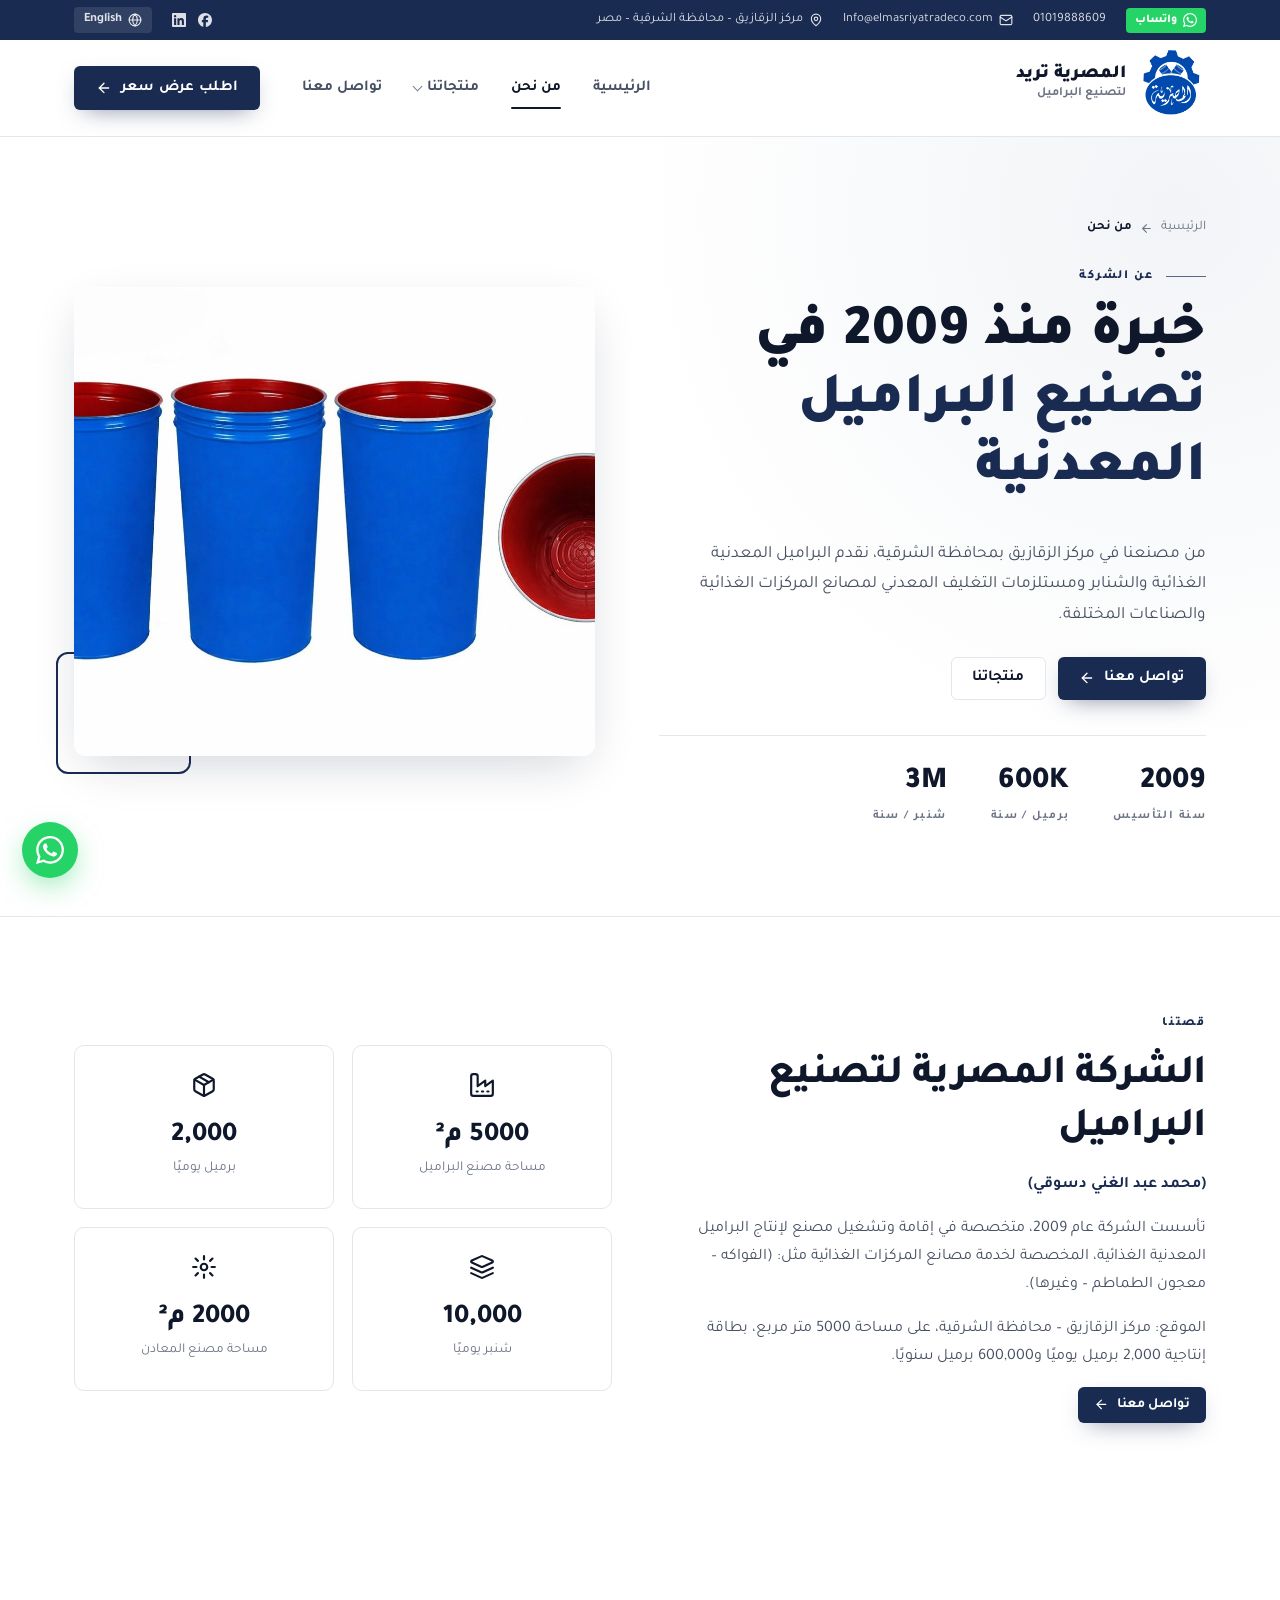
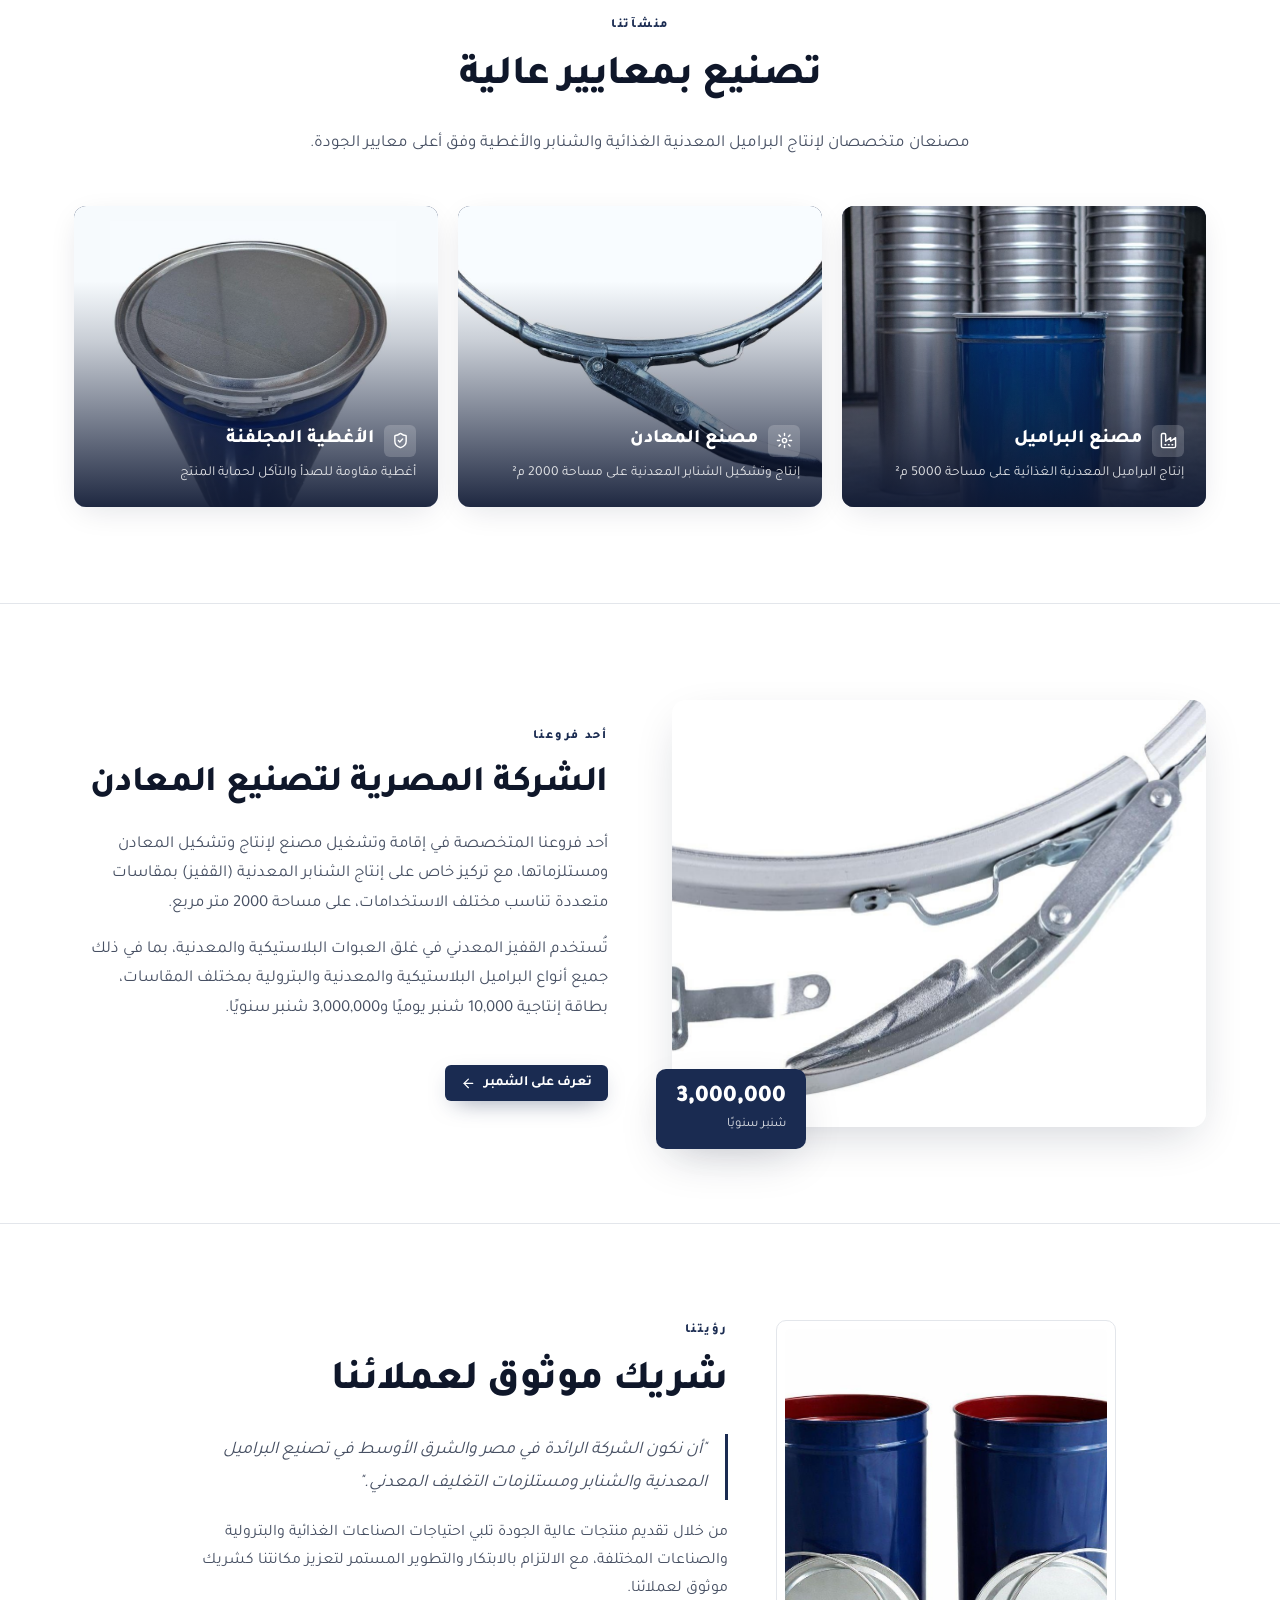
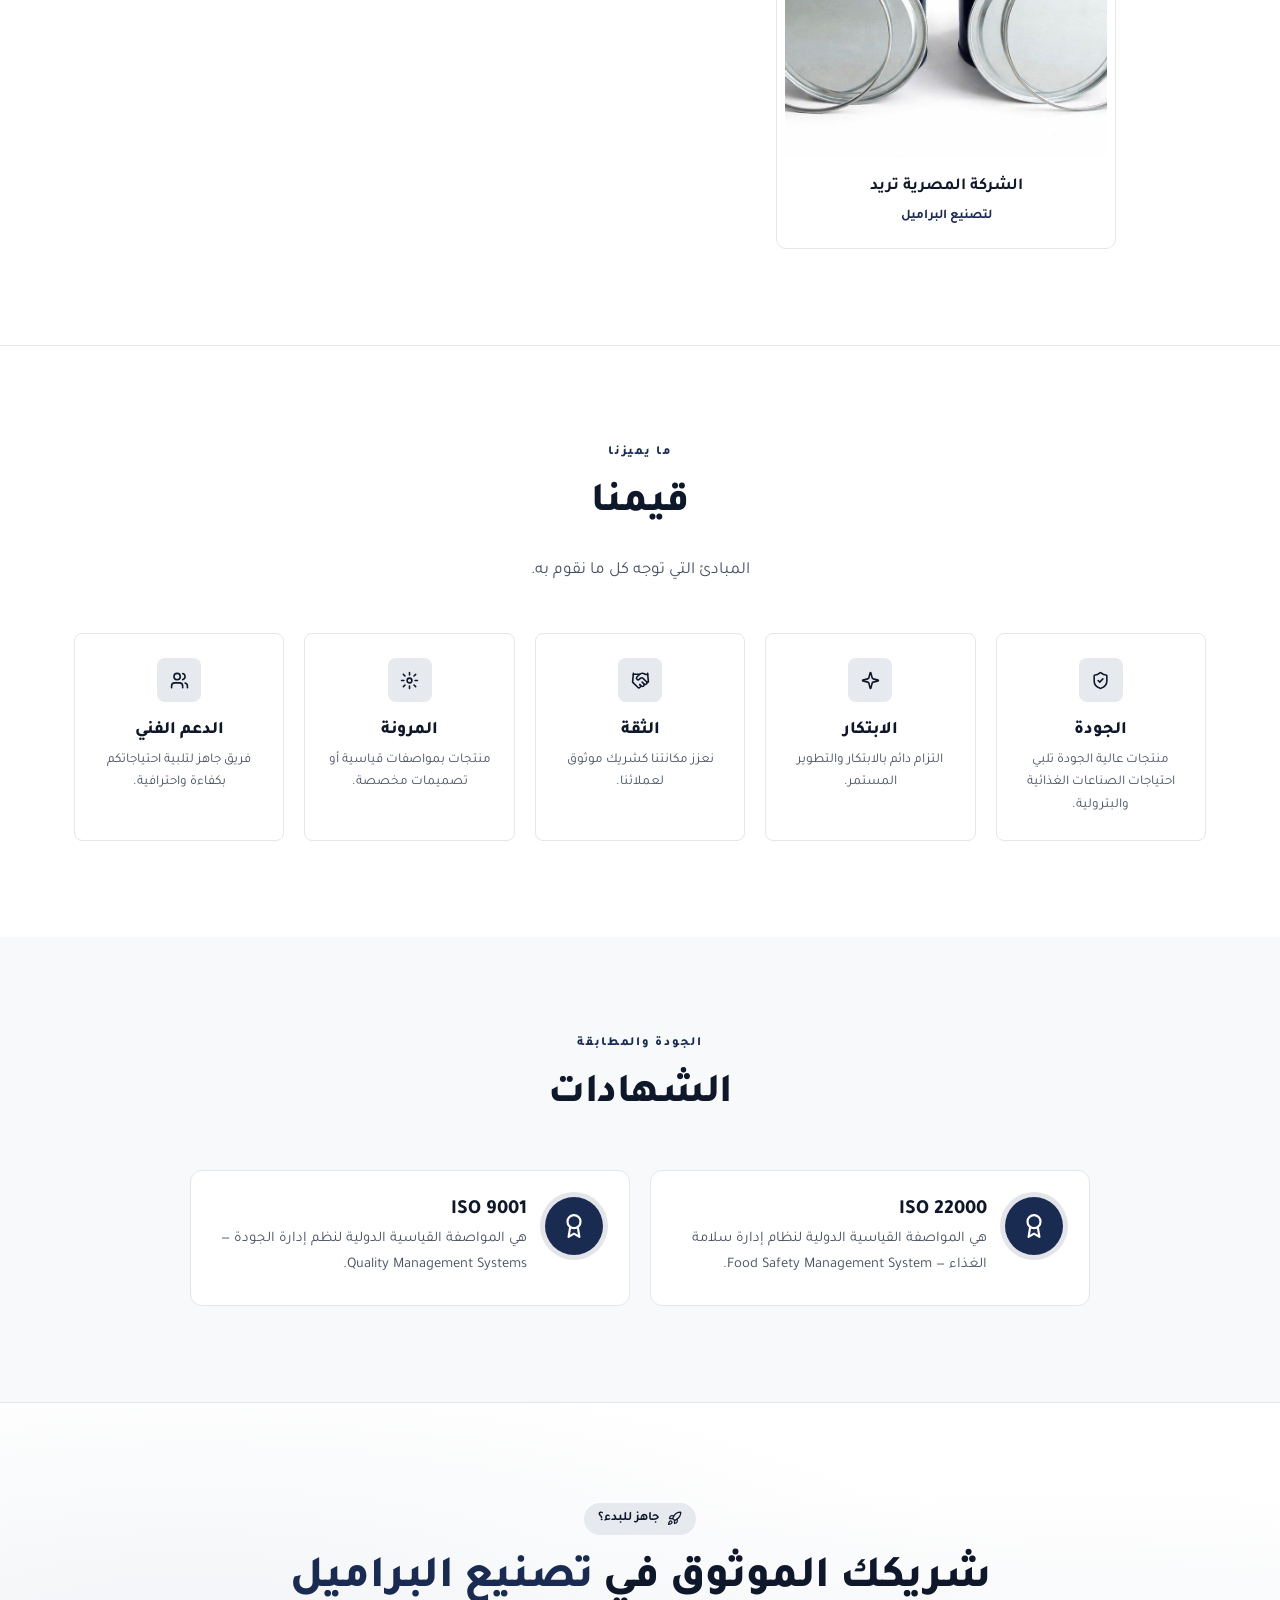
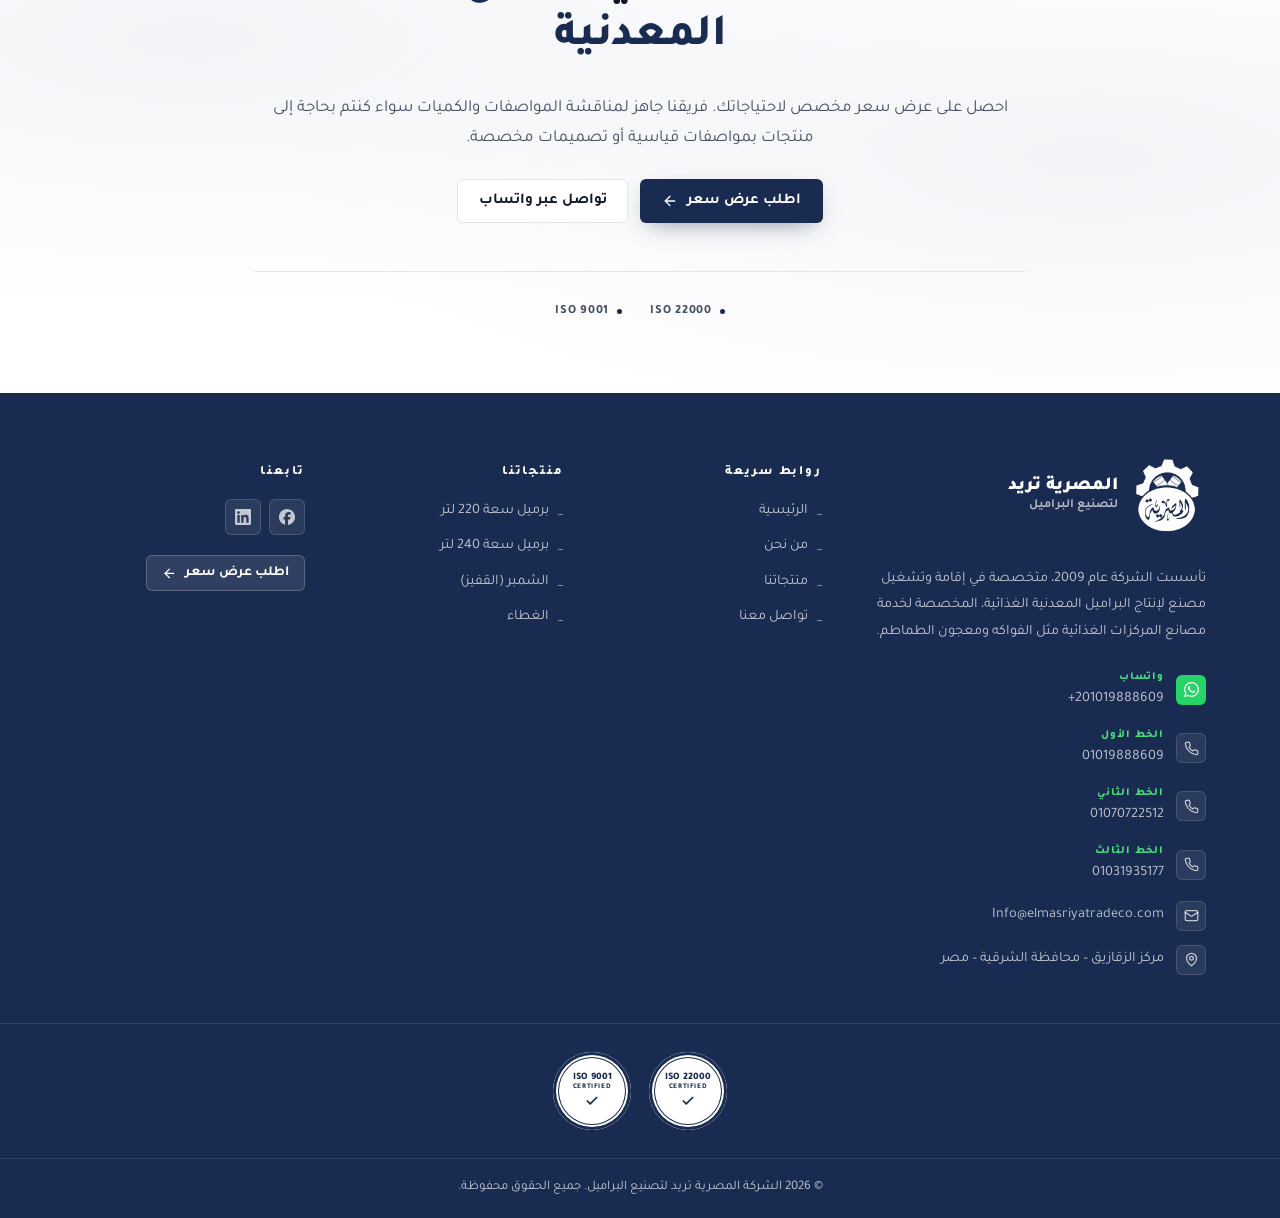
==== about.before.html @ c76944c9 "Initial commit: Elmasrya website" ====
<!doctype html>
<html lang="en-US">
<head>
<meta charset="UTF-8">
<meta name="viewport" content="width=device-width, initial-scale=1">
<title>من نحن &#8211; المصرية تريد</title>
<meta name='robots' content='max-image-preview:large' />
<link rel='dns-prefetch' href='//fonts.googleapis.com' />
<meta name="theme-color" content="#1a2b51">
<link rel="icon" href="assets/img/logo.png">
<link rel='stylesheet' id='em-fonts-css' href='https://fonts.googleapis.com/css2?family=Tajawal:wght@300;400;500;700;800;900&#038;display=swap' media='all' />
<link rel='stylesheet' id='em-main-css' href='assets/css/main.css' media='all' />
<style id="em-main-inline-css">
:root{--primary:rgb(26 43 81);--primary-rgb:26 43 81;--green:rgb(31 122 69);--green-rgb:31 122 69;}
/*# sourceURL=em-main-inline-css */
</style>
<link rel="canonical" href="about.html" />
</head>
<body class="wp-singular page-template page-template-templates page-template-about page-template-templatesabout-php page page-id-5 wp-embed-responsive wp-theme-elmasriya">
<a class="skip-link" href="#main">تخطي إلى المحتوى</a>

<div class="site-top">
		<div class="topbar">
		<div class="container topbar-inner">
			<div class="topbar-start">
									<a class="tb-whatsapp" href="https://wa.me/201019888609" target="_blank" rel="noopener"><svg class="ico" viewBox="0 0 24 24" fill="currentColor" aria-hidden="true"><path d="M17.472 14.382c-.297-.149-1.758-.867-2.03-.967-.273-.099-.471-.148-.67.15-.197.297-.767.966-.94 1.164-.173.199-.347.223-.644.075-.297-.15-1.255-.463-2.39-1.475-.883-.788-1.48-1.761-1.653-2.059-.173-.297-.018-.458.13-.606.134-.133.298-.347.446-.52.149-.174.198-.298.298-.497.099-.198.05-.371-.025-.52-.075-.149-.669-1.612-.916-2.207-.242-.579-.487-.5-.669-.51-.173-.008-.371-.01-.57-.01-.198 0-.52.074-.792.372-.272.297-1.04 1.016-1.04 2.479 0 1.462 1.065 2.875 1.213 3.074.149.198 2.096 3.2 5.077 4.487.709.306 1.262.489 1.694.625.712.227 1.36.195 1.871.118.571-.085 1.758-.719 2.006-1.413.248-.694.248-1.289.173-1.413-.074-.124-.272-.198-.57-.347m-5.421 7.403h-.004a9.87 9.87 0 0 1-5.031-1.378l-.361-.214-3.741.982.998-3.648-.235-.374a9.86 9.86 0 0 1-1.51-5.26c.001-5.45 4.436-9.884 9.888-9.884 2.64 0 5.122 1.03 6.988 2.898a9.825 9.825 0 0 1 2.893 6.994c-.003 5.45-4.437 9.884-9.885 9.884m8.413-18.297A11.815 11.815 0 0 0 12.05 0C5.495 0 .16 5.335.157 11.892c0 2.096.547 4.142 1.588 5.945L.057 24l6.305-1.654a11.882 11.882 0 0 0 5.683 1.448h.005c6.554 0 11.89-5.335 11.893-11.893a11.821 11.821 0 0 0-3.48-8.413Z"/></svg>واتساب</a>
													<a href="tel:01019888609" dir="ltr">01019888609</a>
													<a href="mailto:Info@elmasriyatradeco.com"><svg class="ico" viewBox="0 0 24 24" fill="none" stroke="currentColor" stroke-width="2" stroke-linecap="round" stroke-linejoin="round" aria-hidden="true"><rect width="20" height="16" x="2" y="4" rx="2"/><path d="m22 7-8.97 5.7a1.94 1.94 0 0 1-2.06 0L2 7"/></svg>Info@elmasriyatradeco.com</a>
													<span class="tb-hide-md"><svg class="ico" viewBox="0 0 24 24" fill="none" stroke="currentColor" stroke-width="2" stroke-linecap="round" stroke-linejoin="round" aria-hidden="true"><path d="M20 10c0 6-8 12-8 12s-8-6-8-12a8 8 0 0 1 16 0Z"/><circle cx="12" cy="10" r="3"/></svg>مركز الزقازيق – محافظة الشرقية – مصر</span>
							</div>
			<div class="topbar-end">
				<span class="tb-socials"><a href="https://www.facebook.com/profile.php?id=61586307887075" target="_blank" rel="noopener" aria-label="facebook"><svg class="ico" viewBox="0 0 24 24" fill="currentColor" aria-hidden="true"><path d="M9.101 23.691v-7.98H6.627v-3.667h2.474v-1.58c0-4.085 1.848-5.978 5.858-5.978.401 0 .955.042 1.468.103a8.68 8.68 0 0 1 1.141.195v3.325a8.623 8.623 0 0 0-.653-.036 26.805 26.805 0 0 0-.733-.009c-.707 0-1.259.096-1.675.309a1.686 1.686 0 0 0-.679.622c-.258.42-.374.995-.374 1.752v1.297h3.919l-.386 2.103-.287 1.564h-3.246v8.245C19.396 23.238 24 18.179 24 12.044c0-6.627-5.373-12-12-12s-12 5.373-12 12c0 5.628 3.874 10.35 9.101 11.647Z"/></svg></a><a href="https://www.linkedin.com/in/elmasriya-trade-8787613b3/" target="_blank" rel="noopener" aria-label="linkedin"><svg class="ico" viewBox="0 0 24 24" fill="currentColor" aria-hidden="true"><path d="M20.447 20.452h-3.554v-5.569c0-1.328-.027-3.037-1.852-3.037-1.853 0-2.136 1.445-2.136 2.939v5.667H9.351V9h3.414v1.561h.046c.477-.9 1.637-1.85 3.37-1.85 3.601 0 4.267 2.37 4.267 5.455v6.286zM5.337 7.433a2.062 2.062 0 0 1-2.063-2.065 2.064 2.064 0 1 1 2.063 2.065zm1.782 13.019H3.555V9h3.564v11.452zM22.225 0H1.771C.792 0 0 .774 0 1.729v20.542C0 23.227.792 24 1.771 24h20.451C23.2 24 24 23.227 24 22.271V1.729C24 .774 23.2 0 22.222 0h.003z"/></svg></a></span>
									<a class="tb-lang" href="#"><svg class="ico" viewBox="0 0 24 24" fill="none" stroke="currentColor" stroke-width="2" stroke-linecap="round" stroke-linejoin="round" aria-hidden="true"><circle cx="12" cy="12" r="10"/><path d="M12 2a14.5 14.5 0 0 0 0 20 14.5 14.5 0 0 0 0-20"/><path d="M2 12h20"/></svg>English</a>
							</div>
		</div>
	</div>
	
	<header class="site-header" id="site-header">
		<div class="container header-inner">
			<div class="brand-wrap">
				<span class="brand-dark"><a class="brand" href="index.html"><img src="assets/img/logo.png" alt="المصرية تريد" class="brand-logo"><span class="brand-text"><strong>المصرية تريد</strong><small>لتصنيع البراميل</small></span></a></span>
				<span class="brand-light"><a class="brand" href="index.html"><img src="assets/img/logo-white.png" alt="المصرية تريد" class="brand-logo"><span class="brand-text"><strong>المصرية تريد</strong><small>لتصنيع البراميل</small></span></a></span>
			</div>
			<nav class="main-nav" id="main-nav" aria-label="القائمة الرئيسية">
				<ul id="menu-%d8%a7%d9%84%d9%82%d8%a7%d8%a6%d9%85%d8%a9-%d8%a7%d9%84%d8%b1%d8%a6%d9%8a%d8%b3%d9%8a%d8%a9" class="nav-menu"><li id="menu-item-32" class="menu-item menu-item-type-post_type menu-item-object-page menu-item-home menu-item-32"><a href="index.html">الرئيسية</a></li>
<li id="menu-item-33" class="menu-item menu-item-type-post_type menu-item-object-page current-menu-item page_item page-item-5 current_page_item menu-item-33"><a href="about.html" aria-current="page">من نحن</a></li>
<li id="menu-item-34" class="menu-item menu-item-type-post_type menu-item-object-page menu-item-has-children menu-item-34"><a href="products.html">منتجاتنا</a>
<ul class="sub-menu">
	<li id="menu-item-35" class="menu-item menu-item-type-post_type menu-item-object-em_product menu-item-35"><a href="product-barrel-220.html">برميل سعة 220 لتر</a></li>
	<li id="menu-item-36" class="menu-item menu-item-type-post_type menu-item-object-em_product menu-item-36"><a href="product-barrel-240.html">برميل سعة 240 لتر</a></li>
	<li id="menu-item-37" class="menu-item menu-item-type-post_type menu-item-object-em_product menu-item-37"><a href="product-chamber.html">الشمبر (القفيز)</a></li>
	<li id="menu-item-38" class="menu-item menu-item-type-post_type menu-item-object-em_product menu-item-38"><a href="product-lid.html">الغطاء</a></li>
</ul>
</li>
<li id="menu-item-39" class="menu-item menu-item-type-post_type menu-item-object-page menu-item-39"><a href="contact.html">تواصل معنا</a></li>
</ul>				<a class="btn btn-primary nav-cta-mobile" href="contact.html"><span>اطلب عرض سعر</span><svg class="ico" viewBox="0 0 24 24" fill="none" stroke="currentColor" stroke-width="2" stroke-linecap="round" stroke-linejoin="round" aria-hidden="true"><path d="m12 19-7-7 7-7"/><path d="M19 12H5"/></svg></a>			</nav>
			<div class="header-actions">
				<a class="btn btn-primary btn-upper header-cta" href="contact.html"><span>اطلب عرض سعر</span><svg class="ico" viewBox="0 0 24 24" fill="none" stroke="currentColor" stroke-width="2" stroke-linecap="round" stroke-linejoin="round" aria-hidden="true"><path d="m12 19-7-7 7-7"/><path d="M19 12H5"/></svg></a>				<button class="nav-toggle" type="button" aria-controls="main-nav" aria-expanded="false" aria-label="القائمة">
					<svg class="ico i-open" viewBox="0 0 24 24" fill="none" stroke="currentColor" stroke-width="2" stroke-linecap="round" stroke-linejoin="round" aria-hidden="true"><path d="M4 6h16M4 12h16M4 18h16"/></svg><svg class="ico i-close" viewBox="0 0 24 24" fill="none" stroke="currentColor" stroke-width="2" stroke-linecap="round" stroke-linejoin="round" aria-hidden="true"><path d="M18 6 6 18M6 6l12 12"/></svg>				</button>
			</div>
		</div>
	</header>
</div>
<main id="main" class="site-main">

<section class="page-hero-split">
	<div class="container phs-grid">
		<div class="phs-text reveal">
			<nav class="breadcrumb" aria-label="breadcrumb"><a href="index.html">الرئيسية</a><svg class="ico" viewBox="0 0 24 24" fill="none" stroke="currentColor" stroke-width="2" stroke-linecap="round" stroke-linejoin="round" aria-hidden="true"><path d="m12 19-7-7 7-7"/><path d="M19 12H5"/></svg><span>من نحن</span></nav>			<p class="eyebrow line">عن الشركة</p>			<h1>خبرة منذ 2009 في <span class="hl">تصنيع البراميل المعدنية</span></h1>
			<p class="lead">من مصنعنا في مركز الزقازيق بمحافظة الشرقية، نقدم البراميل المعدنية الغذائية والشنابر ومستلزمات التغليف المعدني لمصانع المركزات الغذائية والصناعات المختلفة.</p>
			<div class="btn-row">
				<a class="btn btn-primary" href="contact.html"><span>تواصل معنا</span><svg class="ico" viewBox="0 0 24 24" fill="none" stroke="currentColor" stroke-width="2" stroke-linecap="round" stroke-linejoin="round" aria-hidden="true"><path d="m12 19-7-7 7-7"/><path d="M19 12H5"/></svg></a>				<a class="btn btn-outline" href="products.html"><span>منتجاتنا</span></a>			</div>
									<div class="inline-stats">
				<div><strong>2009</strong><small>سنة التأسيس</small></div><div><strong>600K</strong><small>برميل / سنة</small></div><div><strong>3M</strong><small>شنبر / سنة</small></div>			</div>
					</div>
				<div class="phs-media reveal">
			<span class="phs-frame" aria-hidden="true"></span>
			<img src="assets/img/demo/barrels-group.jpg" alt="">		</div>
			</div>
</section>

<section class="section bordered-top">
	<div class="container story-grid">
		<div class="reveal">
			<p class="eyebrow">قصتنا</p>			<h2>الشركة المصرية لتصنيع البراميل</h2>
			<p class="subtitle">(محمد عبد الغني دسوقي)</p>			<div class="prose"><p>تأسست الشركة عام 2009، متخصصة في إقامة وتشغيل مصنع لإنتاج البراميل المعدنية الغذائية، المخصصة لخدمة مصانع المركزات الغذائية مثل: (الفواكه – معجون الطماطم – وغيرها).</p>
<p>الموقع: مركز الزقازيق – محافظة الشرقية، على مساحة 5000 متر مربع، بطاقة إنتاجية 2,000 برميل يوميًا و600,000 برميل سنويًا.</p>
</div>
			<a class="btn btn-primary btn-sm" href="contact.html"><span>تواصل معنا</span><svg class="ico" viewBox="0 0 24 24" fill="none" stroke="currentColor" stroke-width="2" stroke-linecap="round" stroke-linejoin="round" aria-hidden="true"><path d="m12 19-7-7 7-7"/><path d="M19 12H5"/></svg></a>		</div>
		<div class="stat-cards reveal">
						<div class="stat-card">
				<svg class="ico" viewBox="0 0 24 24" fill="none" stroke="currentColor" stroke-width="2" stroke-linecap="round" stroke-linejoin="round" aria-hidden="true"><path d="M2 20a2 2 0 0 0 2 2h16a2 2 0 0 0 2-2V8l-7 5V8l-7 5V4a2 2 0 0 0-2-2H4a2 2 0 0 0-2 2Z"/><path d="M17 18h1"/><path d="M12 18h1"/><path d="M7 18h1"/></svg>				<strong>5000 م²</strong>
				<small>مساحة مصنع البراميل</small>
			</div>
						<div class="stat-card">
				<svg class="ico" viewBox="0 0 24 24" fill="none" stroke="currentColor" stroke-width="2" stroke-linecap="round" stroke-linejoin="round" aria-hidden="true"><path d="m7.5 4.27 9 5.15"/><path d="M21 8a2 2 0 0 0-1-1.73l-7-4a2 2 0 0 0-2 0l-7 4A2 2 0 0 0 3 8v8a2 2 0 0 0 1 1.73l7 4a2 2 0 0 0 2 0l7-4A2 2 0 0 0 21 16Z"/><path d="m3.3 7 8.7 5 8.7-5"/><path d="M12 22V12"/></svg>				<strong>2,000</strong>
				<small>برميل يوميًا</small>
			</div>
						<div class="stat-card">
				<svg class="ico" viewBox="0 0 24 24" fill="none" stroke="currentColor" stroke-width="2" stroke-linecap="round" stroke-linejoin="round" aria-hidden="true"><path d="m12.83 2.18a2 2 0 0 0-1.66 0L2.6 6.08a1 1 0 0 0 0 1.83l8.58 3.91a2 2 0 0 0 1.66 0l8.58-3.9a1 1 0 0 0 0-1.83Z"/><path d="m22 17.65-9.17 4.16a2 2 0 0 1-1.66 0L2 17.65"/><path d="m22 12.65-9.17 4.16a2 2 0 0 1-1.66 0L2 12.65"/></svg>				<strong>10,000</strong>
				<small>شنبر يوميًا</small>
			</div>
						<div class="stat-card">
				<svg class="ico" viewBox="0 0 24 24" fill="none" stroke="currentColor" stroke-width="2" stroke-linecap="round" stroke-linejoin="round" aria-hidden="true"><circle cx="12" cy="12" r="3"/><path d="M12 2v3M12 19v3M4.22 4.22l2.12 2.12M17.66 17.66l2.12 2.12M2 12h3M19 12h3M4.22 19.78l2.12-2.12M17.66 6.34l2.12-2.12"/></svg>				<strong>2000 م²</strong>
				<small>مساحة مصنع المعادن</small>
			</div>
					</div>
	</div>
</section>

<section class="section">
	<div class="container">
		<div class="section-head center reveal"><p class="eyebrow">منشآتنا</p><h2>تصنيع بمعايير عالية</h2><p class="lead">مصنعان متخصصان لإنتاج البراميل المعدنية الغذائية والشنابر والأغطية وفق أعلى معايير الجودة.</p></div>		<div class="card-grid cols-3">
						<div class="photo-card reveal">
				<img src="assets/img/demo/factory.jpg" alt="مصنع البراميل" loading="lazy" decoding="async">				<div class="photo-card-body">
					<h3><span><svg class="ico" viewBox="0 0 24 24" fill="none" stroke="currentColor" stroke-width="2" stroke-linecap="round" stroke-linejoin="round" aria-hidden="true"><path d="M2 20a2 2 0 0 0 2 2h16a2 2 0 0 0 2-2V8l-7 5V8l-7 5V4a2 2 0 0 0-2-2H4a2 2 0 0 0-2 2Z"/><path d="M17 18h1"/><path d="M12 18h1"/><path d="M7 18h1"/></svg></span>مصنع البراميل</h3>
					<p>إنتاج البراميل المعدنية الغذائية على مساحة 5000 م²</p>
				</div>
			</div>
						<div class="photo-card reveal">
				<img src="assets/img/demo/chamber-g5.jpg" alt="مصنع المعادن" loading="lazy" decoding="async">				<div class="photo-card-body">
					<h3><span><svg class="ico" viewBox="0 0 24 24" fill="none" stroke="currentColor" stroke-width="2" stroke-linecap="round" stroke-linejoin="round" aria-hidden="true"><circle cx="12" cy="12" r="3"/><path d="M12 2v3M12 19v3M4.22 4.22l2.12 2.12M17.66 17.66l2.12 2.12M2 12h3M19 12h3M4.22 19.78l2.12-2.12M17.66 6.34l2.12-2.12"/></svg></span>مصنع المعادن</h3>
					<p>إنتاج وتشكيل الشنابر المعدنية على مساحة 2000 م²</p>
				</div>
			</div>
						<div class="photo-card reveal">
				<img src="assets/img/demo/lid-g3.jpg" alt="الأغطية المجلفنة" loading="lazy" decoding="async">				<div class="photo-card-body">
					<h3><span><svg class="ico" viewBox="0 0 24 24" fill="none" stroke="currentColor" stroke-width="2" stroke-linecap="round" stroke-linejoin="round" aria-hidden="true"><path d="M20 13c0 5-3.5 7.5-7.66 8.95a1 1 0 0 1-.67-.01C7.5 20.5 4 18 4 13V6a1 1 0 0 1 1-1c2 0 4.5-1.2 6.24-2.72a1.17 1.17 0 0 1 1.52 0C14.51 3.81 17 5 19 5a1 1 0 0 1 1 1z"/><path d="m9 12 2 2 4-4"/></svg></span>الأغطية المجلفنة</h3>
					<p>أغطية مقاومة للصدأ والتآكل لحماية المنتج</p>
				</div>
			</div>
					</div>
	</div>
</section>

<section class="section split-media-section bordered-top">
	<div class="container split-media">
		<div class="sm-media reveal">
			<img src="assets/img/demo/chamber-g6.jpg" alt="" loading="lazy" decoding="async">						<div class="sm-badge"><strong>3,000,000</strong><small>شنبر سنويًا</small></div>
					</div>
		<div class="sm-text reveal">
			<p class="eyebrow">أحد فروعنا</p>			<h2>الشركة المصرية لتصنيع المعادن</h2>
			<div class="prose-lg"><p>أحد فروعنا المتخصصة في إقامة وتشغيل مصنع لإنتاج وتشكيل المعادن ومستلزماتها، مع تركيز خاص على إنتاج الشنابر المعدنية (القفيز) بمقاسات متعددة تناسب مختلف الاستخدامات، على مساحة 2000 متر مربع.</p>
<p>تُستخدم القفيز المعدني في غلق العبوات البلاستيكية والمعدنية، بما في ذلك جميع أنواع البراميل البلاستيكية والمعدنية والبترولية بمختلف المقاسات، بطاقة إنتاجية 10,000 شنبر يوميًا و3,000,000 شنبر سنويًا.</p>
</div>
			<a class="btn btn-primary btn-sm" href="product-chamber.html"><span>تعرف على الشمبر</span><svg class="ico" viewBox="0 0 24 24" fill="none" stroke="currentColor" stroke-width="2" stroke-linecap="round" stroke-linejoin="round" aria-hidden="true"><path d="m12 19-7-7 7-7"/><path d="M19 12H5"/></svg></a>		</div>
	</div>
</section>

<section class="section bordered-top">
	<div class="container quote-grid">
		<figure class="quote-card reveal">
			<img src="assets/img/demo/vision.jpg" alt="" loading="lazy" decoding="async">			<figcaption><strong>الشركة المصرية تريد</strong><small>لتصنيع البراميل</small></figcaption>
		</figure>
		<div class="quote-text reveal">
			<p class="eyebrow">رؤيتنا</p>			<h2>شريك موثوق لعملائنا</h2>
			<blockquote>"أن نكون الشركة الرائدة في مصر والشرق الأوسط في تصنيع البراميل المعدنية والشنابر ومستلزمات التغليف المعدني."</blockquote>			<div class="prose"><p>من خلال تقديم منتجات عالية الجودة تلبي احتياجات الصناعات الغذائية والبترولية والصناعات المختلفة، مع الالتزام بالابتكار والتطوير المستمر لتعزيز مكانتنا كشريك موثوق لعملائنا.</p>
</div>
		</div>
	</div>
</section>

<section class="section bordered-top">
	<div class="container">
		<div class="section-head center reveal"><p class="eyebrow">ما يميزنا</p><h2>قيمنا</h2><p class="lead">المبادئ التي توجه كل ما نقوم به.</p></div>		<div class="card-grid cols-5">
						<div class="value-card reveal">
				<span class="ic-ico"><svg class="ico" viewBox="0 0 24 24" fill="none" stroke="currentColor" stroke-width="2" stroke-linecap="round" stroke-linejoin="round" aria-hidden="true"><path d="M20 13c0 5-3.5 7.5-7.66 8.95a1 1 0 0 1-.67-.01C7.5 20.5 4 18 4 13V6a1 1 0 0 1 1-1c2 0 4.5-1.2 6.24-2.72a1.17 1.17 0 0 1 1.52 0C14.51 3.81 17 5 19 5a1 1 0 0 1 1 1z"/><path d="m9 12 2 2 4-4"/></svg></span>				<h3>الجودة</h3>
				<p>منتجات عالية الجودة تلبي احتياجات الصناعات الغذائية والبترولية.</p>
			</div>
						<div class="value-card reveal">
				<span class="ic-ico"><svg class="ico" viewBox="0 0 24 24" fill="none" stroke="currentColor" stroke-width="2" stroke-linecap="round" stroke-linejoin="round" aria-hidden="true"><path d="M9.937 15.5A2 2 0 0 0 8.5 14.063l-6.135-1.582a.5.5 0 0 1 0-.962L8.5 9.936A2 2 0 0 0 9.937 8.5l1.582-6.135a.5.5 0 0 1 .963 0L14.063 8.5A2 2 0 0 0 15.5 9.937l6.135 1.581a.5.5 0 0 1 0 .964L15.5 14.063a2 2 0 0 0-1.437 1.437l-1.582 6.135a.5.5 0 0 1-.963 0z"/></svg></span>				<h3>الابتكار</h3>
				<p>التزام دائم بالابتكار والتطوير المستمر.</p>
			</div>
						<div class="value-card reveal">
				<span class="ic-ico"><svg class="ico" viewBox="0 0 24 24" fill="none" stroke="currentColor" stroke-width="2" stroke-linecap="round" stroke-linejoin="round" aria-hidden="true"><path d="m11 17 2 2a1 1 0 1 0 3-3"/><path d="m14 14 2.5 2.5a1 1 0 1 0 3-3l-3.88-3.88a3 3 0 0 0-4.24 0l-.88.88a1 1 0 1 1-3-3l2.81-2.81a5.79 5.79 0 0 1 7.06-.87l.47.28a2 2 0 0 0 1.42.25L21 4"/><path d="m21 3 1 11h-2"/><path d="M3 3 2 14l6.5 6.5a1 1 0 1 0 3-3"/><path d="M3 4h8"/></svg></span>				<h3>الثقة</h3>
				<p>نعزز مكانتنا كشريك موثوق لعملائنا.</p>
			</div>
						<div class="value-card reveal">
				<span class="ic-ico"><svg class="ico" viewBox="0 0 24 24" fill="none" stroke="currentColor" stroke-width="2" stroke-linecap="round" stroke-linejoin="round" aria-hidden="true"><circle cx="12" cy="12" r="3"/><path d="M12 2v3M12 19v3M4.22 4.22l2.12 2.12M17.66 17.66l2.12 2.12M2 12h3M19 12h3M4.22 19.78l2.12-2.12M17.66 6.34l2.12-2.12"/></svg></span>				<h3>المرونة</h3>
				<p>منتجات بمواصفات قياسية أو تصميمات مخصصة.</p>
			</div>
						<div class="value-card reveal">
				<span class="ic-ico"><svg class="ico" viewBox="0 0 24 24" fill="none" stroke="currentColor" stroke-width="2" stroke-linecap="round" stroke-linejoin="round" aria-hidden="true"><path d="M16 21v-2a4 4 0 0 0-4-4H6a4 4 0 0 0-4 4v2"/><circle cx="9" cy="7" r="4"/><path d="M22 21v-2a4 4 0 0 0-3-3.87"/><path d="M16 3.13a4 4 0 0 1 0 7.75"/></svg></span>				<h3>الدعم الفني</h3>
				<p>فريق جاهز لتلبية احتياجاتكم بكفاءة واحترافية.</p>
			</div>
					</div>
	</div>
</section>

<section class="section section-grey" id="certificates">
	<div class="container">
		<div class="section-head center reveal"><p class="eyebrow">الجودة والمطابقة</p><h2>الشهادات</h2></div>		<div class="card-grid cols-2 narrow">
						<div class="cert-card reveal">
				<span class="cert-seal"><svg class="ico" viewBox="0 0 24 24" fill="none" stroke="currentColor" stroke-width="2" stroke-linecap="round" stroke-linejoin="round" aria-hidden="true"><circle cx="12" cy="8" r="6"/><path d="M15.477 12.89 17 22l-5-3-5 3 1.523-9.11"/></svg></span>
				<div><h3>ISO 22000</h3><p>هي المواصفة القياسية الدولية لنظام إدارة سلامة الغذاء — Food Safety Management System.</p></div>
			</div>
						<div class="cert-card reveal">
				<span class="cert-seal"><svg class="ico" viewBox="0 0 24 24" fill="none" stroke="currentColor" stroke-width="2" stroke-linecap="round" stroke-linejoin="round" aria-hidden="true"><circle cx="12" cy="8" r="6"/><path d="M15.477 12.89 17 22l-5-3-5 3 1.523-9.11"/></svg></span>
				<div><h3>ISO 9001</h3><p>هي المواصفة القياسية الدولية لنظم إدارة الجودة — Quality Management Systems.</p></div>
			</div>
					</div>
	</div>
</section>

	<section class="cta-section">
	<div class="container cta-inner reveal">
		<span class="pill"><svg class="ico" viewBox="0 0 24 24" fill="none" stroke="currentColor" stroke-width="2" stroke-linecap="round" stroke-linejoin="round" aria-hidden="true"><path d="M4.5 16.5c-1.5 1.26-2 5-2 5s3.74-.5 5-2c.71-.84.7-2.13-.09-2.91a2.18 2.18 0 0 0-2.91-.09z"/><path d="m12 15-3-3a22 22 0 0 1 2-3.95A12.88 12.88 0 0 1 22 2c0 2.72-.78 7.5-6 11a22.35 22.35 0 0 1-4 2z"/><path d="M9 12H4s.55-3.03 2-4c1.62-1.08 5 0 5 0"/><path d="M12 15v5s3.03-.55 4-2c1.08-1.62 0-5 0-5"/></svg>جاهز للبدء؟</span>		<h2>شريكك الموثوق في <span class="hl">تصنيع البراميل المعدنية</span></h2>
		<p class="lead">احصل على عرض سعر مخصص لاحتياجاتك. فريقنا جاهز لمناقشة المواصفات والكميات سواء كنتم بحاجة إلى منتجات بمواصفات قياسية أو تصميمات مخصصة.</p>		<div class="btn-row center">
			<a class="btn btn-primary" href="contact.html"><span>اطلب عرض سعر</span><svg class="ico" viewBox="0 0 24 24" fill="none" stroke="currentColor" stroke-width="2" stroke-linecap="round" stroke-linejoin="round" aria-hidden="true"><path d="m12 19-7-7 7-7"/><path d="M19 12H5"/></svg></a>			<a class="btn btn-outline" href="https://wa.me/201019888609" target="_blank" rel="noopener"><span>تواصل عبر واتساب</span></a>		</div>
						<ul class="cert-dots">
							<li>ISO 22000</li>							<li>ISO 9001</li>					</ul>
			</div>
</section>

</main>

<footer class="site-footer">
	<div class="container footer-grid">
		<div class="footer-brand">
			<a class="brand" href="index.html"><img src="assets/img/logo-white.png" alt="المصرية تريد" class="brand-logo"><span class="brand-text"><strong>المصرية تريد</strong><small>لتصنيع البراميل</small></span></a>			<p>تأسست الشركة عام 2009، متخصصة في إقامة وتشغيل مصنع لإنتاج البراميل المعدنية الغذائية، المخصصة لخدمة مصانع المركزات الغذائية مثل الفواكه ومعجون الطماطم.</p>
			<ul class="footer-contacts">
								<li><span class="fc-ico is-green"><svg class="ico" viewBox="0 0 24 24" fill="currentColor" aria-hidden="true"><path d="M17.472 14.382c-.297-.149-1.758-.867-2.03-.967-.273-.099-.471-.148-.67.15-.197.297-.767.966-.94 1.164-.173.199-.347.223-.644.075-.297-.15-1.255-.463-2.39-1.475-.883-.788-1.48-1.761-1.653-2.059-.173-.297-.018-.458.13-.606.134-.133.298-.347.446-.52.149-.174.198-.298.298-.497.099-.198.05-.371-.025-.52-.075-.149-.669-1.612-.916-2.207-.242-.579-.487-.5-.669-.51-.173-.008-.371-.01-.57-.01-.198 0-.52.074-.792.372-.272.297-1.04 1.016-1.04 2.479 0 1.462 1.065 2.875 1.213 3.074.149.198 2.096 3.2 5.077 4.487.709.306 1.262.489 1.694.625.712.227 1.36.195 1.871.118.571-.085 1.758-.719 2.006-1.413.248-.694.248-1.289.173-1.413-.074-.124-.272-.198-.57-.347m-5.421 7.403h-.004a9.87 9.87 0 0 1-5.031-1.378l-.361-.214-3.741.982.998-3.648-.235-.374a9.86 9.86 0 0 1-1.51-5.26c.001-5.45 4.436-9.884 9.888-9.884 2.64 0 5.122 1.03 6.988 2.898a9.825 9.825 0 0 1 2.893 6.994c-.003 5.45-4.437 9.884-9.885 9.884m8.413-18.297A11.815 11.815 0 0 0 12.05 0C5.495 0 .16 5.335.157 11.892c0 2.096.547 4.142 1.588 5.945L.057 24l6.305-1.654a11.882 11.882 0 0 0 5.683 1.448h.005c6.554 0 11.89-5.335 11.893-11.893a11.821 11.821 0 0 0-3.48-8.413Z"/></svg></span><div><small>واتساب</small><a href="https://wa.me/201019888609" target="_blank" rel="noopener" dir="ltr">+201019888609</a></div></li>
																	<li><span class="fc-ico"><svg class="ico" viewBox="0 0 24 24" fill="none" stroke="currentColor" stroke-width="2" stroke-linecap="round" stroke-linejoin="round" aria-hidden="true"><path d="M22 16.92v3a2 2 0 0 1-2.18 2 19.79 19.79 0 0 1-8.63-3.07 19.5 19.5 0 0 1-6-6 19.79 19.79 0 0 1-3.07-8.67A2 2 0 0 1 4.11 2h3a2 2 0 0 1 2 1.72 12.84 12.84 0 0 0 .7 2.81 2 2 0 0 1-.45 2.11L8.09 9.91a16 16 0 0 0 6 6l1.27-1.27a2 2 0 0 1 2.11-.45 12.84 12.84 0 0 0 2.81.7A2 2 0 0 1 22 16.92z"/></svg></span><div><small>الخط الأول</small><a href="tel:01019888609" dir="ltr">01019888609</a></div></li>
													<li><span class="fc-ico"><svg class="ico" viewBox="0 0 24 24" fill="none" stroke="currentColor" stroke-width="2" stroke-linecap="round" stroke-linejoin="round" aria-hidden="true"><path d="M22 16.92v3a2 2 0 0 1-2.18 2 19.79 19.79 0 0 1-8.63-3.07 19.5 19.5 0 0 1-6-6 19.79 19.79 0 0 1-3.07-8.67A2 2 0 0 1 4.11 2h3a2 2 0 0 1 2 1.72 12.84 12.84 0 0 0 .7 2.81 2 2 0 0 1-.45 2.11L8.09 9.91a16 16 0 0 0 6 6l1.27-1.27a2 2 0 0 1 2.11-.45 12.84 12.84 0 0 0 2.81.7A2 2 0 0 1 22 16.92z"/></svg></span><div><small>الخط الثاني</small><a href="tel:01070722512" dir="ltr">01070722512</a></div></li>
													<li><span class="fc-ico"><svg class="ico" viewBox="0 0 24 24" fill="none" stroke="currentColor" stroke-width="2" stroke-linecap="round" stroke-linejoin="round" aria-hidden="true"><path d="M22 16.92v3a2 2 0 0 1-2.18 2 19.79 19.79 0 0 1-8.63-3.07 19.5 19.5 0 0 1-6-6 19.79 19.79 0 0 1-3.07-8.67A2 2 0 0 1 4.11 2h3a2 2 0 0 1 2 1.72 12.84 12.84 0 0 0 .7 2.81 2 2 0 0 1-.45 2.11L8.09 9.91a16 16 0 0 0 6 6l1.27-1.27a2 2 0 0 1 2.11-.45 12.84 12.84 0 0 0 2.81.7A2 2 0 0 1 22 16.92z"/></svg></span><div><small>الخط الثالث</small><a href="tel:01031935177" dir="ltr">01031935177</a></div></li>
												<li><span class="fc-ico"><svg class="ico" viewBox="0 0 24 24" fill="none" stroke="currentColor" stroke-width="2" stroke-linecap="round" stroke-linejoin="round" aria-hidden="true"><rect width="20" height="16" x="2" y="4" rx="2"/><path d="m22 7-8.97 5.7a1.94 1.94 0 0 1-2.06 0L2 7"/></svg></span><a href="mailto:Info@elmasriyatradeco.com">Info@elmasriyatradeco.com</a></li>
												<li><span class="fc-ico"><svg class="ico" viewBox="0 0 24 24" fill="none" stroke="currentColor" stroke-width="2" stroke-linecap="round" stroke-linejoin="round" aria-hidden="true"><path d="M20 10c0 6-8 12-8 12s-8-6-8-12a8 8 0 0 1 16 0Z"/><circle cx="12" cy="10" r="3"/></svg></span><span>مركز الزقازيق – محافظة الشرقية – مصر</span></li>
							</ul>
		</div>

		<div class="footer-col">
			<h4>روابط سريعة</h4>
			<ul id="menu-%d8%a7%d9%84%d9%82%d8%a7%d8%a6%d9%85%d8%a9-%d8%a7%d9%84%d8%b1%d8%a6%d9%8a%d8%b3%d9%8a%d8%a9-1" class="footer-links"><li class="menu-item menu-item-type-post_type menu-item-object-page menu-item-home menu-item-32"><a href="index.html">الرئيسية</a></li>
<li class="menu-item menu-item-type-post_type menu-item-object-page current-menu-item page_item page-item-5 current_page_item menu-item-33"><a href="about.html" aria-current="page">من نحن</a></li>
<li class="menu-item menu-item-type-post_type menu-item-object-page menu-item-34"><a href="products.html">منتجاتنا</a></li>
<li class="menu-item menu-item-type-post_type menu-item-object-page menu-item-39"><a href="contact.html">تواصل معنا</a></li>
</ul>		</div>

		<div class="footer-col">
			<h4>منتجاتنا</h4>
			<ul class="footer-links">
								<li><a href="product-barrel-220.html">برميل سعة 220 لتر</a></li>
								<li><a href="product-barrel-240.html">برميل سعة 240 لتر</a></li>
								<li><a href="product-chamber.html">الشمبر (القفيز)</a></li>
								<li><a href="product-lid.html">الغطاء</a></li>
							</ul>
		</div>

		<div class="footer-col">
			<h4>تابعنا</h4>
			<div class="footer-socials"><a href="https://www.facebook.com/profile.php?id=61586307887075" target="_blank" rel="noopener" aria-label="facebook"><svg class="ico" viewBox="0 0 24 24" fill="currentColor" aria-hidden="true"><path d="M9.101 23.691v-7.98H6.627v-3.667h2.474v-1.58c0-4.085 1.848-5.978 5.858-5.978.401 0 .955.042 1.468.103a8.68 8.68 0 0 1 1.141.195v3.325a8.623 8.623 0 0 0-.653-.036 26.805 26.805 0 0 0-.733-.009c-.707 0-1.259.096-1.675.309a1.686 1.686 0 0 0-.679.622c-.258.42-.374.995-.374 1.752v1.297h3.919l-.386 2.103-.287 1.564h-3.246v8.245C19.396 23.238 24 18.179 24 12.044c0-6.627-5.373-12-12-12s-12 5.373-12 12c0 5.628 3.874 10.35 9.101 11.647Z"/></svg></a><a href="https://www.linkedin.com/in/elmasriya-trade-8787613b3/" target="_blank" rel="noopener" aria-label="linkedin"><svg class="ico" viewBox="0 0 24 24" fill="currentColor" aria-hidden="true"><path d="M20.447 20.452h-3.554v-5.569c0-1.328-.027-3.037-1.852-3.037-1.853 0-2.136 1.445-2.136 2.939v5.667H9.351V9h3.414v1.561h.046c.477-.9 1.637-1.85 3.37-1.85 3.601 0 4.267 2.37 4.267 5.455v6.286zM5.337 7.433a2.062 2.062 0 0 1-2.063-2.065 2.064 2.064 0 1 1 2.063 2.065zm1.782 13.019H3.555V9h3.564v11.452zM22.225 0H1.771C.792 0 0 .774 0 1.729v20.542C0 23.227.792 24 1.771 24h20.451C23.2 24 24 23.227 24 22.271V1.729C24 .774 23.2 0 22.222 0h.003z"/></svg></a></div>
						<a class="btn btn-light btn-sm" href="contact.html"><span>اطلب عرض سعر</span><svg class="ico" viewBox="0 0 24 24" fill="none" stroke="currentColor" stroke-width="2" stroke-linecap="round" stroke-linejoin="round" aria-hidden="true"><path d="m12 19-7-7 7-7"/><path d="M19 12H5"/></svg></a>		</div>
	</div>

			<div class="footer-certs">
		<div class="container">
											<div class="seal">
											<span class="seal-ring"><strong>ISO 22000</strong><small>CERTIFIED</small><svg class="ico" viewBox="0 0 24 24" fill="none" stroke="currentColor" stroke-width="2" stroke-linecap="round" stroke-linejoin="round" aria-hidden="true"><path d="M20 6 9 17l-5-5"/></svg></span>
									</div>
											<div class="seal">
											<span class="seal-ring"><strong>ISO 9001</strong><small>CERTIFIED</small><svg class="ico" viewBox="0 0 24 24" fill="none" stroke="currentColor" stroke-width="2" stroke-linecap="round" stroke-linejoin="round" aria-hidden="true"><path d="M20 6 9 17l-5-5"/></svg></span>
									</div>
					</div>
	</div>
	
	<div class="footer-bottom">
		<div class="container">
			<p>© 2026 الشركة المصرية تريد لتصنيع البراميل. جميع الحقوق محفوظة.</p>
		</div>
	</div>
</footer>

<a class="float-whatsapp" href="https://wa.me/201019888609" target="_blank" rel="noopener" aria-label="واتساب"><svg class="ico" viewBox="0 0 24 24" fill="currentColor" aria-hidden="true"><path d="M17.472 14.382c-.297-.149-1.758-.867-2.03-.967-.273-.099-.471-.148-.67.15-.197.297-.767.966-.94 1.164-.173.199-.347.223-.644.075-.297-.15-1.255-.463-2.39-1.475-.883-.788-1.48-1.761-1.653-2.059-.173-.297-.018-.458.13-.606.134-.133.298-.347.446-.52.149-.174.198-.298.298-.497.099-.198.05-.371-.025-.52-.075-.149-.669-1.612-.916-2.207-.242-.579-.487-.5-.669-.51-.173-.008-.371-.01-.57-.01-.198 0-.52.074-.792.372-.272.297-1.04 1.016-1.04 2.479 0 1.462 1.065 2.875 1.213 3.074.149.198 2.096 3.2 5.077 4.487.709.306 1.262.489 1.694.625.712.227 1.36.195 1.871.118.571-.085 1.758-.719 2.006-1.413.248-.694.248-1.289.173-1.413-.074-.124-.272-.198-.57-.347m-5.421 7.403h-.004a9.87 9.87 0 0 1-5.031-1.378l-.361-.214-3.741.982.998-3.648-.235-.374a9.86 9.86 0 0 1-1.51-5.26c.001-5.45 4.436-9.884 9.888-9.884 2.64 0 5.122 1.03 6.988 2.898a9.825 9.825 0 0 1 2.893 6.994c-.003 5.45-4.437 9.884-9.885 9.884m8.413-18.297A11.815 11.815 0 0 0 12.05 0C5.495 0 .16 5.335.157 11.892c0 2.096.547 4.142 1.588 5.945L.057 24l6.305-1.654a11.882 11.882 0 0 0 5.683 1.448h.005c6.554 0 11.89-5.335 11.893-11.893a11.821 11.821 0 0 0-3.48-8.413Z"/></svg></a>

<script id="em-main-js" src="assets/js/main.js"></script>

</body>
</html>
---- assets/css/main.css ----
/* ==========================================================================
   Elmasriya Trade — main stylesheet (RTL first)
   ========================================================================== */

:root {
	--primary: rgb(26 43 81);
	--primary-rgb: 26 43 81;
	--green: rgb(31 122 69);
	--green-rgb: 31 122 69;
	--primary-dark: #0c1631;
	--ink: #0f172a;
	--text: #475063;
	--muted: #6b7385;
	--line: #e3e6eb;
	--grey-50: #f8f9fb;
	--grey-100: #f2f4f7;
	--grey-200: #e6e9ee;
	--white: #fff;
	--wa: #25d366;
	--radius: 8px;
	--radius-lg: 14px;
	--shadow-soft: 0 4px 24px -4px rgb(14 24 52 / .10);
	--shadow-md: 0 8px 32px -8px rgb(14 24 52 / .14);
	--shadow-lg: 0 16px 48px -12px rgb(14 24 52 / .20);
	--container: 1180px;
	--font: "Tajawal", "Segoe UI", Tahoma, sans-serif;
	--ease: cubic-bezier(.2, .7, .2, 1);
}

*, *::before, *::after { box-sizing: border-box; }
html { scroll-behavior: smooth; -webkit-text-size-adjust: 100%; }
body {
	margin: 0;
	font-family: var(--font);
	font-size: 16px;
	line-height: 1.75;
	color: var(--text);
	background: var(--white);
	direction: rtl;
	-webkit-font-smoothing: antialiased;
	overflow-x: hidden;
}
img, video { max-width: 100%; height: auto; display: block; }
a { color: inherit; text-decoration: none; transition: color .2s, background-color .2s, border-color .2s, opacity .2s; }
h1, h2, h3, h4 { color: var(--ink); line-height: 1.3; margin: 0 0 .6em; font-weight: 800; }
h2 { font-size: clamp(1.7rem, 3.2vw, 2.6rem); letter-spacing: -.01em; }
h3 { font-size: 1.15rem; }
.h3 { font-size: 1.35rem; }
p { margin: 0 0 1em; }
ul { margin: 0; padding: 0; list-style: none; }
button, input, select, textarea { font: inherit; color: inherit; }
.ico { width: 1em; height: 1em; flex: none; }
.container { width: 100%; max-width: var(--container); margin-inline: auto; padding-inline: 24px; }
.skip-link { position: absolute; inset-inline-start: -9999px; top: 8px; z-index: 999; background: var(--primary); color: #fff; padding: 8px 14px; border-radius: 6px; }
.skip-link:focus { inset-inline-start: 8px; }
.hl { color: var(--primary); }
.center { text-align: center; }
.lead { font-size: 1.06rem; color: var(--text); }

/* ---------- Buttons ---------- */
.btn {
	display: inline-flex; align-items: center; justify-content: center; gap: .6em;
	padding: .72em 1.35em; border-radius: 6px; border: 1px solid transparent;
	font-weight: 700; font-size: .95rem; line-height: 1.3; cursor: pointer; white-space: nowrap;
	transition: transform .2s var(--ease), box-shadow .2s, background-color .2s, color .2s, border-color .2s;
}
.btn .ico { width: 1.05em; height: 1.05em; transition: transform .2s var(--ease); }
.btn:hover .ico { transform: translateX(-3px); }
.btn-primary { background: var(--primary); color: #fff; box-shadow: 0 8px 24px -10px rgb(var(--primary-rgb) / .6); }
.btn-primary:hover { background: var(--primary-dark); transform: translateY(-1px); }
.btn-outline { background: #fff; color: var(--ink); border-color: var(--line); }
.btn-outline:hover { border-color: var(--primary); color: var(--primary); }
.btn-soft { background: var(--grey-200); color: var(--ink); border-color: #d5d9e0; border-radius: 12px; }
.btn-soft:hover { background: var(--grey-100); }
.btn-glass { background: rgb(255 255 255 / .1); color: #fff; border-color: rgb(255 255 255 / .35); backdrop-filter: blur(6px); }
.btn-glass:hover { background: rgb(255 255 255 / .2); }
.btn-white { background: #fff; color: var(--green); }
.btn-white:hover { background: #f0fdf4; }
.btn-ghost-white { color: #fff; border-color: rgb(255 255 255 / .6); }
.btn-ghost-white:hover { background: rgb(255 255 255 / .12); }
.btn-light { background: rgb(255 255 255 / .1); color: #fff; border-color: rgb(255 255 255 / .2); }
.btn-light:hover { background: rgb(255 255 255 / .2); }
.btn-sm { padding: .55em 1.05em; font-size: .88rem; }
.btn-lg { padding: .9em 1.6em; font-size: 1rem; }
.btn-block { width: 100%; }
.btn-upper { letter-spacing: .02em; }
.btn-row { display: flex; flex-wrap: wrap; gap: 12px; margin-top: 1.6rem; }
.btn-row.center { justify-content: center; }
.center-row { display: flex; justify-content: center; margin-top: 3rem; }

/* ---------- Small text elements ---------- */
.eyebrow {
	font-size: .78rem; font-weight: 800; letter-spacing: .14em; text-transform: uppercase;
	color: var(--primary); margin: 0 0 .9rem;
}
.eyebrow.line { display: flex; align-items: center; gap: 12px; }
.eyebrow.line::before { content: ""; width: 40px; height: 1px; background: currentColor; opacity: .7; }
.eyebrow.light { color: rgb(255 255 255 / .85); }
.pill {
	display: inline-flex; align-items: center; gap: 8px; padding: 5px 14px; border-radius: 999px;
	background: var(--grey-200); color: var(--ink); font-size: .8rem; font-weight: 700; margin-bottom: 1rem;
}
.pill .ico { width: 15px; height: 15px; }
.subtitle { color: var(--primary); font-weight: 700; margin-top: -.6rem; }
.checklist { display: grid; gap: 9px; margin: 1.2rem 0 0; }
.checklist li { display: flex; gap: 10px; align-items: flex-start; font-size: .92rem; line-height: 1.6; }
.checklist .ico { width: 18px; height: 18px; color: var(--primary); margin-top: 3px; }
.checklist.lg li { font-size: 1rem; }
.prose p, .prose-lg p { margin-bottom: 1em; }
.prose-lg { font-size: 1.05rem; }

/* ---------- Sections ---------- */
.section { padding: 96px 0; }
.section-grey { background: var(--grey-50); }
.bordered-top { border-top: 1px solid var(--line); }
.section-head { margin-bottom: 3rem; }
.section-head.center { text-align: center; max-width: 760px; margin-inline: auto; }
.section-head.center .lead { margin-top: .4rem; }
.section-head.split {
	display: grid; grid-template-columns: 1.4fr 1fr; gap: 32px; align-items: end;
	padding-bottom: 2rem; border-bottom: 1px solid var(--line);
}
.section-head.split h2 { margin: 0; font-size: clamp(1.8rem, 3.4vw, 2.75rem); }
.section-head.split .lead { margin: 0; text-align: end; font-size: .98rem; }

/* ==========================================================================
   Header
   ========================================================================== */
.site-top { position: relative; z-index: 50; }
.site-top.is-overlay { position: absolute; inset-inline: 0; top: 0; }
.topbar { background: var(--primary); color: rgb(255 255 255 / .85); font-size: .8rem; }
.topbar-inner { display: flex; align-items: center; justify-content: space-between; gap: 16px; min-height: 40px; }
.topbar-start, .topbar-end { display: flex; align-items: center; gap: 20px; flex-wrap: wrap; }
.topbar a, .topbar span { display: inline-flex; align-items: center; gap: 6px; }
.topbar a:hover { color: #fff; }
.topbar .ico { width: 14px; height: 14px; }
.tb-whatsapp { background: var(--wa); color: #fff !important; font-weight: 800; padding: 2px 9px; border-radius: 4px; font-size: .75rem; }
.tb-socials { gap: 12px !important; }
.tb-lang { background: rgb(255 255 255 / .1); padding: 2px 10px; border-radius: 4px; font-weight: 700; }

.site-header { position: relative; background: #fff; border-bottom: 1px solid var(--line); transition: background-color .3s, box-shadow .3s, transform .3s; }
.header-inner { display: flex; align-items: center; gap: 28px; min-height: 96px; }
.brand { display: inline-flex; align-items: center; gap: 12px; }
.brand-logo { height: 68px; width: auto; }
.brand-text { display: flex; flex-direction: column; line-height: 1.25; }
.brand-text strong { font-size: 1.15rem; font-weight: 900; color: var(--ink); }
.brand-text small { font-size: .78rem; color: var(--muted); font-weight: 600; }
.brand-light { display: none; }
.main-nav { margin-inline-start: auto; }
.nav-menu { display: flex; align-items: center; gap: 4px; }
.nav-menu > li { position: relative; }
.nav-menu > li > a {
	display: flex; align-items: center; gap: 6px; padding: 10px 14px;
	font-size: .95rem; font-weight: 700; color: var(--text);
}
.nav-menu > li > a:hover, .nav-menu > .current-menu-item > a, .nav-menu > .current-menu-ancestor > a { color: var(--ink); }
.nav-menu > .current-menu-item > a, .nav-menu > .current-menu-ancestor > a { position: relative; }
.nav-menu > .current-menu-item > a::after, .nav-menu > .current-menu-ancestor > a::after {
	content: ""; position: absolute; inset-inline: 14px; bottom: 2px; height: 2px; background: currentColor; border-radius: 2px;
}
.nav-menu .menu-item-has-children > a::before {
	content: ""; order: 2; width: 7px; height: 7px; border: solid currentColor; border-width: 0 1.5px 1.5px 0;
	transform: translateY(-2px) rotate(45deg); opacity: .7;
}
.nav-menu .sub-menu {
	position: absolute; top: 100%; inset-inline-start: 0; min-width: 230px; padding: 8px;
	background: #fff; border: 1px solid var(--line); border-radius: 10px; box-shadow: var(--shadow-lg);
	opacity: 0; visibility: hidden; transform: translateY(8px); transition: all .2s var(--ease); z-index: 20;
}
.nav-menu li:hover > .sub-menu, .nav-menu li:focus-within > .sub-menu { opacity: 1; visibility: visible; transform: none; }
.nav-menu .sub-menu a { display: block; padding: 9px 12px; border-radius: 6px; font-size: .9rem; font-weight: 600; color: var(--text); }
.nav-menu .sub-menu a:hover { background: var(--grey-100); color: var(--ink); }
.header-actions { display: flex; align-items: center; gap: 12px; }
.nav-cta-mobile { display: none !important; }
.nav-toggle { display: none; background: none; border: 1px solid var(--line); border-radius: 8px; width: 44px; height: 44px; align-items: center; justify-content: center; cursor: pointer; color: var(--ink); }
.nav-toggle .ico { width: 22px; height: 22px; }
.nav-toggle .i-close { display: none; }

/* Transparent header over the hero */
.site-top.is-overlay .site-header { background: transparent; border-bottom-color: rgb(255 255 255 / .14); }
.site-top.is-overlay .brand-dark { display: none; }
.site-top.is-overlay .brand-light { display: block; }
.site-top.is-overlay .brand-text strong { color: #fff; }
.site-top.is-overlay .brand-text small { color: rgb(255 255 255 / .75); }
.site-top.is-overlay .nav-menu > li > a { color: rgb(255 255 255 / .85); }
.site-top.is-overlay .nav-menu > li > a:hover, .site-top.is-overlay .nav-menu > .current-menu-item > a { color: #fff; }
.site-top.is-overlay .nav-toggle { color: #fff; border-color: rgb(255 255 255 / .3); }

/* Sticky state */
.site-header.is-stuck {
	position: fixed; top: 0; inset-inline: 0; z-index: 60; background: rgb(255 255 255 / .97) !important;
	border-bottom-color: var(--line) !important; box-shadow: var(--shadow-md); animation: em-slide .35s var(--ease);
}
.site-header.is-stuck .header-inner { min-height: 76px; }
.site-header.is-stuck .brand-logo { height: 54px; }
.site-header.is-stuck .brand-dark { display: block !important; }
.site-header.is-stuck .brand-light { display: none !important; }
.site-header.is-stuck .brand-text strong { color: var(--ink) !important; }
.site-header.is-stuck .brand-text small { color: var(--muted) !important; }
.site-header.is-stuck .nav-menu > li > a { color: var(--text) !important; }
.site-header.is-stuck .nav-menu > li > a:hover { color: var(--ink) !important; }
.site-header.is-stuck .nav-toggle { color: var(--ink) !important; border-color: var(--line) !important; }
@keyframes em-slide { from { transform: translateY(-100%); } to { transform: none; } }
.header-spacer { display: none; }

/* ==========================================================================
   Home hero
   ========================================================================== */
.hero { position: relative; isolation: isolate; color: #fff; padding: 230px 0 0; min-height: clamp(760px, 100vh, 1020px); display: flex; flex-direction: column; justify-content: flex-end; }
.hero-bg { position: absolute; inset: 0; z-index: -1; overflow: hidden; }
.hero-bg img, .hero-bg video { width: 100%; height: 100%; object-fit: cover; }
.hero-bg::after {
	content: ""; position: absolute; inset: 0;
	background:
		linear-gradient(to left, rgb(12 22 49 / .88) 0%, rgb(12 22 49 / .55) 50%, rgb(12 22 49 / .15) 100%),
		linear-gradient(to bottom, rgb(12 22 49 / .35) 0%, transparent 30%, transparent 70%, #fff 100%);
}
.hero-content { padding-bottom: 60px; }
.hero h1 { color: #fff; font-size: clamp(2.4rem, 6vw, 5rem); line-height: 1.12; margin-bottom: 28px; letter-spacing: -.01em; }
.hero h1 span { display: block; }
.hero .h-light { font-weight: 300; font-style: normal; opacity: .95; }
.hero .h-bold { font-weight: 900; }
.hero-text {
	max-width: 560px; font-size: 1.12rem; color: rgb(255 255 255 / .9);
	padding-inline-start: 18px; border-inline-start: 2px solid rgb(255 255 255 / .35);
}
.hero-text strong { color: #fff; border-bottom: 2px solid rgb(255 255 255 / .6); }
.hero .btn-row { margin-top: 2.2rem; }
.hero-stats {
	position: relative; display: grid; grid-template-columns: repeat(var(--n, 3), 1fr);
	background: #fff; border-radius: 12px; box-shadow: var(--shadow-lg); max-width: 900px; margin: 0 auto -1px;
	transform: translateY(0);
}
.hs-item { text-align: center; padding: 34px 20px; color: var(--ink); }
.hs-item + .hs-item { border-inline-start: 1px solid var(--line); }
.hs-ico { display: inline-flex; width: 46px; height: 46px; border-radius: 50%; background: var(--grey-100); align-items: center; justify-content: center; margin-bottom: 12px; }
.hs-ico .ico { width: 20px; height: 20px; color: var(--ink); }
.hs-item strong { display: block; font-size: clamp(1.6rem, 3vw, 2.3rem); font-weight: 900; color: var(--primary); line-height: 1.2; }
.hs-item small { display: block; font-size: .78rem; font-weight: 700; letter-spacing: .12em; color: var(--muted); margin-top: 6px; }

/* ---------- Certifications strip ---------- */
.certs-strip { border-top: 1px solid var(--line); border-bottom: 1px solid var(--line); padding: 26px 0; background: #fff; }
.certs-strip .eyebrow { color: var(--ink); font-size: .72rem; margin-bottom: 14px; }
.certs-row { display: flex; flex-wrap: wrap; gap: 18px 48px; align-items: center; }
.cert-item { display: flex; align-items: center; gap: 10px; }
.cert-logo {
	display: inline-flex; align-items: center; justify-content: center; width: 40px; height: 40px; border-radius: 4px;
	background: #dc2626; color: #fff; font-weight: 900; font-size: .7rem; letter-spacing: .02em; overflow: hidden;
}
.cert-logo img { width: 100%; height: 100%; object-fit: contain; background: #fff; }
.cert-item strong { display: block; font-size: .85rem; color: var(--ink); line-height: 1.3; }
.cert-item small { display: block; font-size: .75rem; color: var(--muted); line-height: 1.3; }

/* ---------- Product cards ---------- */
.product-grid { display: grid; grid-template-columns: repeat(2, 1fr); gap: 28px; margin-top: 3rem; }
.product-grid.cols-3 { grid-template-columns: repeat(3, 1fr); margin-top: 0; }
.product-card { border: 1px solid var(--line); border-radius: var(--radius-lg); padding: 22px; background: #fff; display: flex; flex-direction: column; transition: box-shadow .3s, transform .3s var(--ease); }
.product-card:hover { box-shadow: var(--shadow-lg); transform: translateY(-4px); }
.pc-media { position: relative; display: block; background: #fafafa; border-radius: 12px; aspect-ratio: 4 / 3; overflow: hidden; }
.pc-media img { width: 100%; height: 100%; object-fit: contain; padding: 18px 18px 70px; mix-blend-mode: multiply; transition: transform .5s var(--ease); }
.product-card:hover .pc-media img { transform: scale(1.04); }
.pc-chips { position: absolute; inset-inline: 12px; bottom: 12px; display: grid; grid-template-columns: repeat(3, 1fr); gap: 6px; }
.pc-chips span { background: #fff; border: 1px solid var(--line); border-radius: 6px; padding: 5px 9px; line-height: 1.35; min-width: 0; }
.pc-chips small { display: block; font-size: .68rem; color: var(--muted); }
.pc-chips b { display: block; font-size: .76rem; color: var(--ink); white-space: nowrap; overflow: hidden; text-overflow: ellipsis; }
.pc-body { padding: 22px 4px 4px; display: flex; flex-direction: column; flex: 1; }
.pc-cat { font-size: .8rem; font-weight: 700; color: var(--primary); margin-bottom: 4px; }
.pc-body h3 { font-size: 1.4rem; margin-bottom: 10px; }
.pc-body h3 a:hover { color: var(--primary); }
.pc-desc { font-size: .95rem; margin-bottom: 0; }
.pc-body .btn-row { margin-top: auto; padding-top: 22px; }

/* ---------- Split media (image + text) ---------- */
.split-media { display: grid; grid-template-columns: 1fr 1fr; gap: 64px; align-items: center; }
.sm-media { position: relative; }
.sm-media img { width: 100%; aspect-ratio: 5 / 4; object-fit: cover; border-radius: var(--radius-lg); box-shadow: var(--shadow-lg); }
.sm-badge {
	position: absolute; bottom: -22px; inset-inline-end: -16px; background: var(--primary); color: #fff;
	border-radius: 10px; padding: 14px 20px; box-shadow: var(--shadow-navy, var(--shadow-lg)); line-height: 1.3;
}
.sm-badge strong { display: block; font-size: 1.5rem; font-weight: 900; }
.sm-badge small { font-size: .8rem; opacity: .85; }
.sm-text h2 { font-size: clamp(1.6rem, 2.8vw, 2.3rem); }
.sm-text .btn { margin-top: 1.6rem; }

/* ---------- Icon cards ---------- */
.card-grid { display: grid; gap: 20px; }
.card-grid.cols-2 { grid-template-columns: repeat(2, 1fr); }
.card-grid.cols-3 { grid-template-columns: repeat(3, 1fr); }
.card-grid.cols-5 { grid-template-columns: repeat(5, 1fr); }
.card-grid.narrow { max-width: 900px; margin-inline: auto; }
.icon-card { background: #fff; border: 1px solid var(--line); border-radius: 10px; padding: 26px 24px 30px; transition: box-shadow .3s, transform .3s var(--ease), border-color .3s; }
.icon-card:hover { box-shadow: var(--shadow-md); transform: translateY(-3px); border-color: transparent; }
.ic-ico { display: inline-flex; width: 38px; height: 38px; border-radius: 6px; background: var(--grey-200); align-items: center; justify-content: center; margin-bottom: 18px; color: var(--ink); }
.ic-ico .ico { width: 19px; height: 19px; }
.icon-card h3 { font-size: 1.02rem; margin-bottom: 8px; }
.icon-card p { font-size: .88rem; margin: 0; }

/* ---------- Green band (vision) ---------- */
.green-band {
	background: linear-gradient(120deg, rgb(var(--green-rgb)) 0%, rgb(var(--green-rgb) / .85) 55%, rgb(var(--green-rgb)) 100%), var(--green);
	color: rgb(255 255 255 / .9); padding: 80px 0; position: relative; overflow: hidden;
}
.green-band::before { content: ""; position: absolute; inset: 0; background: radial-gradient(circle at 15% 20%, rgb(255 255 255 / .12), transparent 45%); pointer-events: none; }
.gb-inner { position: relative; display: grid; grid-template-columns: 1.1fr 1fr; gap: 56px; align-items: center; }
.green-band .pill { background: rgb(255 255 255 / .14); color: #fff; border: 1px solid rgb(255 255 255 / .25); }
.green-band h2 { color: #fff; font-size: clamp(1.8rem, 3.4vw, 2.7rem); }
.green-band h2 .hl { color: #86efac; }
.green-band p { font-size: 1.02rem; line-height: 1.9; }
.gb-checks { display: grid; grid-template-columns: repeat(2, 1fr); gap: 14px; }
.gb-check { display: flex; align-items: center; gap: 12px; padding: 20px 18px; border-radius: 10px; background: rgb(255 255 255 / .08); border: 1px solid rgb(255 255 255 / .18); color: #fff; font-weight: 700; font-size: .95rem; }
.gb-check span { flex: none; display: inline-flex; width: 34px; height: 34px; border-radius: 50%; background: rgb(255 255 255 / .16); align-items: center; justify-content: center; }
.gb-check .ico { width: 18px; height: 18px; }

/* ---------- Works gallery ---------- */
.works-grid { display: grid; grid-template-columns: repeat(3, 1fr); gap: 18px; }
.work-item { position: relative; display: block; aspect-ratio: 1; border-radius: 12px; overflow: hidden; background: #fff; border: 1px solid var(--line); }
.work-item img { width: 100%; height: 100%; object-fit: contain; padding: 14px; transition: transform .6s var(--ease); }
.work-item:hover img { transform: scale(1.06); }
.work-zoom { position: absolute; inset: 0; display: flex; align-items: center; justify-content: center; background: rgb(var(--primary-rgb) / .45); color: #fff; opacity: 0; transition: opacity .3s; }
.work-zoom .ico { width: 34px; height: 34px; }
.work-item:hover .work-zoom { opacity: 1; }

/* ---------- CTA ---------- */
.cta-section {
	padding: 100px 0 70px; text-align: center; border-top: 1px solid var(--line);
	background: radial-gradient(ellipse at 15% 40%, var(--grey-100), transparent 55%), radial-gradient(ellipse at 85% 60%, var(--grey-100), transparent 55%), #fff;
}
.cta-inner { max-width: 820px; }
.cta-section h2 { font-size: clamp(1.8rem, 3.6vw, 2.8rem); }
.cert-dots { display: flex; flex-wrap: wrap; justify-content: center; gap: 10px 28px; margin-top: 3rem; padding-top: 1.8rem; border-top: 1px solid var(--line); }
.cert-dots li { display: flex; align-items: center; gap: 8px; font-size: .78rem; font-weight: 800; letter-spacing: .06em; color: var(--text); }
.cert-dots li::before { content: ""; width: 5px; height: 5px; border-radius: 50%; background: var(--primary); }

/* ==========================================================================
   Inner page heroes
   ========================================================================== */
.breadcrumb { display: flex; align-items: center; flex-wrap: wrap; gap: 8px; font-size: .82rem; color: var(--muted); margin-bottom: 1.6rem; }
.breadcrumb .ico { width: 13px; height: 13px; }
.breadcrumb span { color: var(--ink); font-weight: 700; }
.breadcrumb a:hover { color: var(--primary); }
.page-hero-split { padding: 80px 0 90px; background: radial-gradient(circle at 92% 10%, var(--grey-100), transparent 40%); }
.phs-grid { display: grid; grid-template-columns: 1.05fr 1fr; gap: 64px; align-items: center; }
.page-hero-split h1 { font-size: clamp(2.1rem, 4.6vw, 3.6rem); line-height: 1.18; font-weight: 900; }
.page-hero-split h1 .hl { display: block; }
.page-hero-split .lead { max-width: 560px; font-size: 1.08rem; }
.inline-stats { display: flex; flex-wrap: wrap; gap: 44px; margin-top: 2.2rem; padding-top: 1.8rem; border-top: 1px solid var(--line); }
.inline-stats strong { display: block; font-size: 1.9rem; font-weight: 900; color: var(--ink); line-height: 1.2; }
.inline-stats small { display: block; font-size: .74rem; font-weight: 700; letter-spacing: .12em; color: var(--muted); margin-top: 4px; }
.inline-stats.light { border-top-color: rgb(255 255 255 / .2); }
.inline-stats.light strong { color: #fff; }
.inline-stats.light small { color: rgb(255 255 255 / .7); }
.phs-media { position: relative; }
.phs-media img { position: relative; z-index: 1; width: 100%; aspect-ratio: 10 / 9; object-fit: cover; border-radius: 12px; box-shadow: var(--shadow-lg); }
.phs-frame { position: absolute; z-index: 0; width: 26%; height: 26%; bottom: -18px; inset-inline-end: -18px; border: 2px solid var(--primary); border-radius: 12px; }
.page-hero-simple { padding: 70px 0 50px; background: radial-gradient(circle at 90% 0%, var(--grey-100), transparent 45%); border-bottom: 1px solid var(--line); }
.page-hero-simple h1 { font-size: clamp(2rem, 4vw, 3rem); margin: 0; }
.page-hero-simple .meta { color: var(--muted); margin: .4rem 0 0; }

/* ---------- About ---------- */
.story-grid { display: grid; grid-template-columns: 1fr 1fr; gap: 56px; align-items: center; }
.stat-cards { display: grid; grid-template-columns: repeat(2, 1fr); gap: 18px; }
.stat-card { border: 1px solid var(--line); border-radius: 10px; padding: 26px 16px; text-align: center; background: #fff; transition: box-shadow .3s; }
.stat-card:hover { box-shadow: var(--shadow-md); }
.stat-card .ico { width: 26px; height: 26px; color: var(--ink); margin: 0 auto 10px; }
.stat-card strong { display: block; font-size: 1.7rem; font-weight: 800; color: var(--ink); line-height: 1.25; }
.stat-card small { font-size: .85rem; color: var(--muted); }
.photo-card { position: relative; border-radius: 12px; overflow: hidden; aspect-ratio: 4 / 3.3; box-shadow: var(--shadow-md); background: var(--primary); }
.photo-card img { width: 100%; height: 100%; object-fit: cover; transition: transform .6s var(--ease); }
.photo-card:hover img { transform: scale(1.05); }
.photo-card::after { content: ""; position: absolute; inset: 0; background: linear-gradient(to top, rgb(12 22 49 / .92) 0%, rgb(12 22 49 / .2) 55%, transparent 75%); }
.photo-card-body { position: absolute; z-index: 1; inset-inline: 0; bottom: 0; padding: 22px; color: rgb(255 255 255 / .85); }
.photo-card-body h3 { display: flex; align-items: center; gap: 10px; color: #fff; font-size: 1.2rem; margin-bottom: 4px; }
.photo-card-body h3 span { display: inline-flex; width: 32px; height: 32px; border-radius: 6px; background: rgb(255 255 255 / .18); align-items: center; justify-content: center; }
.photo-card-body h3 .ico { width: 17px; height: 17px; }
.photo-card-body p { margin: 0; font-size: .86rem; }
.quote-grid { display: grid; grid-template-columns: 340px 1fr; gap: 48px; align-items: start; max-width: 1000px; }
.quote-card { margin: 0; border: 1px solid var(--line); border-radius: 10px; padding: 8px 8px 18px; text-align: center; background: #fff; }
.quote-card img { width: 100%; aspect-ratio: 3 / 4; object-fit: cover; border-radius: 6px; margin-bottom: 14px; }
.quote-card strong { display: block; color: var(--ink); font-size: 1.05rem; }
.quote-card small { color: var(--primary); font-weight: 700; }
.quote-text blockquote { margin: 0 0 1.2rem; padding-inline-start: 18px; border-inline-start: 3px solid var(--primary); font-size: 1.12rem; font-style: italic; color: var(--text); line-height: 1.85; }
.value-card { border: 1px solid var(--line); border-radius: 8px; padding: 24px 18px; text-align: center; background: #fff; transition: box-shadow .3s, transform .3s var(--ease); }
.value-card:hover { box-shadow: var(--shadow-md); transform: translateY(-3px); }
.value-card .ic-ico { width: 44px; height: 44px; border-radius: 8px; }
.value-card h3 { font-size: 1.1rem; margin-bottom: 6px; }
.value-card p { font-size: .84rem; margin: 0; line-height: 1.65; }
.cert-card { display: flex; gap: 18px; align-items: flex-start; background: #fff; border: 1px solid var(--line); border-radius: 12px; padding: 26px; }
.cert-seal { flex: none; display: inline-flex; width: 58px; height: 58px; border-radius: 50%; background: var(--primary); color: #fff; align-items: center; justify-content: center; box-shadow: 0 0 0 5px rgb(var(--primary-rgb) / .12); }
.cert-seal .ico { width: 26px; height: 26px; }
.cert-card h3 { font-size: 1.25rem; margin-bottom: 4px; direction: ltr; text-align: right; }
.cert-card p { margin: 0; font-size: .92rem; }

/* ---------- Products page ---------- */
.product-rows .container { display: grid; gap: 110px; }
.product-row { display: grid; grid-template-columns: 1fr 1fr; gap: 64px; align-items: center; scroll-margin-top: 100px; }
.product-row.is-flipped .pr-text { order: 2; }
.pr-text h2 { font-size: clamp(1.7rem, 3vw, 2.3rem); margin-bottom: .5rem; }
.pr-text h2 a:hover { color: var(--primary); }
.pr-media { display: flex; align-items: center; justify-content: center; border: 1px solid var(--line); border-radius: 12px; background: #fff; aspect-ratio: 4 / 3.2; padding: 32px; transition: box-shadow .3s; }
.pr-media:hover { box-shadow: var(--shadow-lg); }
.pr-media img { max-height: 100%; width: auto; object-fit: contain; }
.spec-grid { display: grid; grid-template-columns: repeat(2, 1fr); gap: 10px; margin-top: 1.4rem; }
.spec { background: var(--grey-50); border: 1px solid var(--line); border-radius: 8px; padding: 10px 14px; line-height: 1.4; }
.spec small { display: block; font-size: .72rem; font-weight: 700; letter-spacing: .06em; color: var(--muted); margin-bottom: 3px; }
.spec b { color: var(--ink); font-size: .95rem; }

/* ---------- Single product ---------- */
.product-hero h1 { font-size: clamp(2rem, 4vw, 3.1rem); }
.product-gallery { display: grid; gap: 12px; }
.pg-main { display: flex; align-items: center; justify-content: center; border: 1px solid var(--line); border-radius: 14px; background: #fff; aspect-ratio: 1; padding: 24px; overflow: hidden; }
.pg-main img { max-height: 100%; width: auto; object-fit: contain; transition: opacity .25s; }
.pg-thumbs { display: grid; grid-template-columns: repeat(auto-fill, minmax(72px, 1fr)); gap: 10px; }
.pg-thumb { border: 2px solid var(--line); border-radius: 8px; padding: 0; background: #fff; cursor: pointer; aspect-ratio: 1; overflow: hidden; transition: border-color .2s; }
.pg-thumb img { width: 100%; height: 100%; object-fit: cover; }
.pg-thumb.is-active, .pg-thumb:hover { border-color: var(--primary); }
.product-detail-grid { display: grid; grid-template-columns: 1.1fr 1fr; gap: 56px; align-items: start; }
.product-detail-grid .h3 { margin-top: 0; }
.product-detail-grid .checklist + .h3, .product-detail-grid .prose + .h3 { margin-top: 2.2rem; }
.detail-tables { display: grid; gap: 22px; }
.detail-table { border: 1px solid var(--line); border-radius: 12px; overflow: hidden; background: #fff; }
.detail-table h3 { margin: 0; padding: 14px 20px; background: var(--primary); color: #fff; font-size: 1rem; }
.detail-table dl { margin: 0; }
.detail-table dl > div { display: grid; grid-template-columns: 130px 1fr; gap: 12px; padding: 12px 20px; border-top: 1px solid var(--line); font-size: .93rem; }
.detail-table dl > div:first-child { border-top: 0; }
.detail-table dl > div:nth-child(even) { background: var(--grey-50); }
.detail-table dt { font-weight: 800; color: var(--ink); }
.detail-table dd { margin: 0; }

/* ---------- Contact ---------- */
.contact-hero { position: relative; isolation: isolate; color: #fff; padding: 90px 0 80px; overflow: hidden; }
.ch-bg { position: absolute; inset: 0; z-index: -1; }
.ch-bg img { width: 100%; height: 100%; object-fit: cover; }
.ch-bg::after { content: ""; position: absolute; inset: 0; background: linear-gradient(to left, rgb(12 22 49 / .92), rgb(12 22 49 / .72) 60%, rgb(12 22 49 / .55)); }
.contact-hero .breadcrumb { color: rgb(255 255 255 / .7); }
.contact-hero .breadcrumb span { color: #fff; }
.contact-hero h1 { color: #fff; font-size: clamp(2.4rem, 5vw, 3.8rem); font-weight: 900; }
.contact-hero h1 .hl { color: rgb(255 255 255 / .5); }
.contact-hero .lead { color: rgb(255 255 255 / .85); max-width: 640px; }
.contact-grid { display: grid; grid-template-columns: 5fr 7fr; gap: 40px; align-items: start; }
.contact-side { display: grid; gap: 20px; }
.info-card, .form-card { border: 1px solid var(--line); border-radius: 14px; background: #fff; }
.info-card { padding: 26px; }
.info-head { display: flex; gap: 14px; align-items: flex-start; padding-bottom: 18px; margin-bottom: 18px; border-bottom: 1px solid var(--line); }
.info-head h3 { margin: 0; font-size: 1rem; letter-spacing: .06em; }
.info-head p { margin: 0; font-size: .85rem; color: var(--muted); }
.info-ico { flex: none; display: inline-flex; width: 40px; height: 40px; border-radius: 8px; background: var(--grey-100); align-items: center; justify-content: center; color: var(--ink); }
.info-ico .ico { width: 19px; height: 19px; }
.info-ico.sm { width: 34px; height: 34px; }
.info-ico.sm .ico { width: 16px; height: 16px; }
.info-ico.is-green, .fc-ico.is-green { background: #dcfce7; color: #16a34a; }
.info-list { display: grid; gap: 16px; }
.info-list li { display: flex; gap: 12px; align-items: flex-start; }
.info-list small { display: block; font-size: .72rem; font-weight: 800; letter-spacing: .08em; color: var(--muted); }
.info-list a, .info-list b { font-weight: 800; color: var(--ink); font-size: .98rem; }
.info-list a:hover { color: var(--primary); }
.info-note { margin: 18px 0 0; padding-top: 14px; border-top: 1px dashed var(--line); font-size: .85rem; color: var(--muted); }
.map-card { position: relative; border: 1px solid var(--line); border-radius: 14px; overflow: hidden; background: var(--grey-100); }
.map-card iframe { display: block; width: 100%; height: 260px; border: 0; }
.map-link { display: flex; align-items: center; justify-content: center; gap: 8px; padding: 12px; font-weight: 700; font-size: .9rem; color: var(--ink); border-top: 1px solid var(--line); background: #fff; }
.map-link:hover { color: var(--primary); }
.form-card { padding: 34px; scroll-margin-top: 110px; }
.form-card h2 { font-size: 1.7rem; margin-bottom: .4rem; }
.form-intro { font-size: .9rem; color: var(--muted); padding-bottom: 20px; margin-bottom: 24px; border-bottom: 1px solid var(--line); }
.form-grid { display: grid; grid-template-columns: 1fr 1fr; gap: 18px; margin-bottom: 22px; }
.form-grid label { display: flex; flex-direction: column; gap: 7px; font-size: .88rem; font-weight: 700; color: var(--ink); }
.form-grid .full { grid-column: 1 / -1; }
.form-grid input, .form-grid select, .form-grid textarea {
	width: 100%; border: 1px solid #d7dbe2; border-radius: 6px; padding: 11px 13px; background: #fff;
	font-size: .92rem; font-weight: 500; transition: border-color .2s, box-shadow .2s;
}
.form-grid input:focus, .form-grid select:focus, .form-grid textarea:focus { outline: 0; border-color: var(--primary); box-shadow: 0 0 0 3px rgb(var(--primary-rgb) / .12); }
.form-grid textarea { resize: vertical; min-height: 120px; }
.form-grid input::placeholder, .form-grid textarea::placeholder { color: #9aa1ae; }
.hp-field { position: absolute; inset-inline-start: -9999px; width: 1px; height: 1px; overflow: hidden; }
.form-note { text-align: center; font-size: .8rem; color: var(--muted); margin: 12px 0 0; }
.form-alert { display: flex; align-items: center; gap: 10px; padding: 14px 16px; border-radius: 8px; margin-bottom: 20px; font-weight: 700; font-size: .92rem; }
.form-alert .ico { width: 20px; height: 20px; }
.form-alert.is-success { background: #dcfce7; color: #166534; }
.form-alert.is-error { background: #fee2e2; color: #991b1b; }
.contact-strip { border-top: 1px solid var(--line); padding: 26px 0; }
.contact-strip .container { display: flex; flex-wrap: wrap; justify-content: center; gap: 12px 32px; font-size: .9rem; }
.contact-strip a, .contact-strip span { display: inline-flex; align-items: center; gap: 8px; }
.contact-strip .ico { width: 16px; height: 16px; color: var(--primary); }

/* ---------- Blog / generic ---------- */
.narrow-content { max-width: 820px; }
.entry-content img { border-radius: 10px; }
.entry-thumb { margin-bottom: 2rem; }
.post-card { border: 1px solid var(--line); border-radius: 12px; overflow: hidden; background: #fff; }
.post-thumb img { width: 100%; aspect-ratio: 16 / 10; object-fit: cover; }
.post-body { padding: 20px; }
.post-body time { font-size: .8rem; color: var(--muted); }
.pagination { margin-top: 40px; display: flex; justify-content: center; }
.pagination .nav-links { display: flex; gap: 6px; }
.pagination .page-numbers { padding: 6px 12px; border: 1px solid var(--line); border-radius: 6px; }
.pagination .current { background: var(--primary); color: #fff; border-color: var(--primary); }
.error-404 { padding: 120px 0; }
.big-404 { font-size: 7rem; font-weight: 900; color: var(--primary); line-height: 1; margin: 0 0 1rem; }

/* ==========================================================================
   Footer
   ========================================================================== */
.site-footer { background: var(--primary); color: rgb(255 255 255 / .72); font-size: .9rem; }
.footer-grid { display: grid; grid-template-columns: 1.6fr 1fr 1fr 1.1fr; gap: 48px; padding-top: 64px; padding-bottom: 48px; }
.site-footer .brand-logo { height: 76px; }
.site-footer .brand-text strong { color: #fff; }
.site-footer .brand-text small { color: rgb(255 255 255 / .65); }
.footer-brand > p { margin: 22px 0; max-width: 380px; line-height: 1.85; }
.footer-contacts { display: grid; gap: 14px; }
.footer-contacts li { display: flex; gap: 12px; align-items: center; }
.footer-contacts small { display: block; font-size: .68rem; font-weight: 800; letter-spacing: .08em; color: #4ade80; }
.footer-contacts a:hover { color: #fff; }
.fc-ico { flex: none; display: inline-flex; width: 30px; height: 30px; border-radius: 6px; background: rgb(255 255 255 / .08); border: 1px solid rgb(255 255 255 / .12); align-items: center; justify-content: center; }
.fc-ico .ico { width: 15px; height: 15px; }
.fc-ico.is-green { background: var(--wa); color: #fff; border-color: transparent; }
.footer-col h4 { color: #fff; font-size: .8rem; letter-spacing: .14em; margin: 8px 0 18px; }
.footer-links { display: grid; gap: 10px; }
.footer-links a { position: relative; padding-inline-start: 14px; }
.footer-links a::before { content: ""; position: absolute; inset-inline-start: 0; top: .7em; width: 5px; height: 1px; background: currentColor; opacity: .6; }
.footer-links a:hover { color: #fff; }
.footer-socials { display: flex; flex-wrap: wrap; gap: 8px; margin-bottom: 20px; }
.footer-socials a { display: inline-flex; width: 36px; height: 36px; border-radius: 6px; background: rgb(255 255 255 / .08); border: 1px solid rgb(255 255 255 / .14); align-items: center; justify-content: center; }
.footer-socials a:hover { background: #fff; color: var(--primary); }
.footer-socials .ico { width: 16px; height: 16px; }
.footer-hours { display: flex; align-items: center; gap: 8px; }
.footer-certs { border-top: 1px solid rgb(255 255 255 / .1); padding: 28px 0; }
.footer-certs .container { display: flex; flex-wrap: wrap; justify-content: center; gap: 18px; }
.seal img { width: 72px; height: 72px; object-fit: contain; }
.seal-ring {
	display: flex; flex-direction: column; align-items: center; justify-content: center; width: 78px; height: 78px; border-radius: 50%;
	background: #fff; color: var(--primary); box-shadow: inset 0 0 0 3px var(--primary), inset 0 0 0 5px #fff, inset 0 0 0 6px var(--primary); line-height: 1.1;
}
.seal-ring strong { font-size: .62rem; font-weight: 900; direction: ltr; }
.seal-ring small { font-size: .45rem; font-weight: 800; letter-spacing: .08em; }
.seal-ring .ico { width: 14px; height: 14px; margin-top: 2px; stroke-width: 3; }
.footer-bottom { border-top: 1px solid rgb(255 255 255 / .1); padding: 18px 0; font-size: .82rem; }
.footer-bottom p { margin: 0; text-align: center; }

.float-whatsapp {
	position: fixed; z-index: 70; bottom: 22px; inset-inline-end: 22px; width: 56px; height: 56px; border-radius: 50%;
	background: var(--wa); color: #fff; display: flex; align-items: center; justify-content: center; box-shadow: 0 10px 30px -6px rgb(37 211 102 / .6);
	transition: transform .25s var(--ease);
}
.float-whatsapp:hover { transform: scale(1.08); }
.float-whatsapp .ico { width: 28px; height: 28px; }

/* ---------- Lightbox ---------- */
.em-lightbox { position: fixed; inset: 0; z-index: 100; background: rgb(8 14 30 / .92); display: flex; align-items: center; justify-content: center; padding: 30px; opacity: 0; visibility: hidden; transition: opacity .25s; }
.em-lightbox.is-open { opacity: 1; visibility: visible; }
.em-lightbox img { max-width: 100%; max-height: 88vh; border-radius: 8px; box-shadow: 0 30px 80px rgb(0 0 0 / .5); }
.em-lightbox button { position: absolute; background: rgb(255 255 255 / .12); border: 0; color: #fff; width: 46px; height: 46px; border-radius: 50%; cursor: pointer; font-size: 22px; line-height: 1; }
.em-lightbox button:hover { background: rgb(255 255 255 / .25); }
.em-lb-close { top: 20px; inset-inline-end: 20px; }
.em-lb-prev { inset-inline-start: 20px; top: 50%; }
.em-lb-next { inset-inline-end: 20px; top: 50%; }

/* ---------- Reveal on scroll ---------- */
.js .reveal { opacity: 0; transform: translateY(22px); transition: opacity .7s var(--ease), transform .7s var(--ease); }
.js .reveal.is-in { opacity: 1; transform: none; }
@media (prefers-reduced-motion: reduce) {
	html { scroll-behavior: auto; }
	.js .reveal { opacity: 1; transform: none; transition: none; }
	*, *::before, *::after { animation: none !important; transition: none !important; }
}

/* ==========================================================================
   Responsive
   ========================================================================== */
@media (max-width: 1100px) {
	.header-cta { display: none !important; }
	.card-grid.cols-5 { grid-template-columns: repeat(3, 1fr); }
	.footer-grid { grid-template-columns: 1fr 1fr; }
	.tb-hide-md { display: none !important; }
}

@media (max-width: 960px) {
	.section { padding: 72px 0; }
	.nav-toggle { display: inline-flex; }
	.main-nav {
		position: fixed; top: 0; bottom: 0; inset-inline-end: 0; width: min(340px, 86vw); background: #fff; z-index: 80;
		padding: 90px 24px 30px; overflow-y: auto; box-shadow: var(--shadow-lg);
		transform: translateX(-105%); transition: transform .35s var(--ease); margin: 0;
	}
	.nav-open .main-nav { transform: none; }
	.nav-open .nav-toggle { position: fixed; z-index: 90; top: 18px; inset-inline-end: 20px; background: #fff; color: var(--ink) !important; border-color: var(--line) !important; }
	.nav-open .nav-toggle .i-open { display: none; }
	.nav-open .nav-toggle .i-close { display: block; }
	.nav-open::after { content: ""; position: fixed; inset: 0; background: rgb(8 14 30 / .45); z-index: 75; }
	.nav-menu { flex-direction: column; align-items: stretch; gap: 0; }
	.nav-menu > li > a { color: var(--ink) !important; padding: 14px 4px; border-bottom: 1px solid var(--line); font-size: 1.02rem; }
	.nav-menu > li > a::after { display: none; }
	.nav-menu .sub-menu { position: static; opacity: 1; visibility: visible; transform: none; box-shadow: none; border: 0; padding: 4px 12px 8px; min-width: 0; display: none; }
	.nav-menu .sub-open > .sub-menu { display: block; }
	.nav-cta-mobile { display: inline-flex !important; width: 100%; margin-top: 24px; }
	.section-head.split { grid-template-columns: 1fr; gap: 14px; }
	.section-head.split .lead { text-align: start; }
	.product-grid, .product-grid.cols-3 { grid-template-columns: 1fr 1fr; }
	.split-media, .story-grid, .phs-grid, .gb-inner, .product-row, .product-detail-grid, .contact-grid { grid-template-columns: 1fr; gap: 44px; }
	.product-row.is-flipped .pr-text { order: 0; }
	.product-row .pr-media { order: -1; }
	.quote-grid { grid-template-columns: 260px 1fr; gap: 32px; }
	.card-grid.cols-3 { grid-template-columns: 1fr 1fr; }
	.hero { min-height: 0; padding-top: 190px; }
	.sm-badge { inset-inline-end: 12px; }
	.phs-media { max-width: 620px; }
	.product-rows .container { gap: 80px; }
}

@media (max-width: 640px) {
	body { font-size: 15px; }
	.container { padding-inline: 16px; }
	.section { padding: 60px 0; }
	.topbar-inner { justify-content: center; }
	.topbar-end, .topbar-start a:nth-child(3) { display: none; }
	.header-inner { min-height: 76px; gap: 12px; }
	.brand-logo { height: 52px; }
	.brand-text strong { font-size: 1rem; }
	.hero { padding-top: 160px; }
	.hero h1 { font-size: 2.3rem; }
	.hero-text { font-size: 1rem; }
	.hero .btn-row .btn { flex: 1 1 auto; }
	.hero-stats { grid-template-columns: 1fr; }
	.hs-item { padding: 20px; display: grid; grid-template-columns: auto 1fr; grid-template-rows: auto auto; column-gap: 14px; text-align: start; align-items: center; }
	.hs-item + .hs-item { border-inline-start: 0; border-top: 1px solid var(--line); }
	.hs-ico { grid-row: span 2; margin: 0; }
	.hs-item small { margin-top: 0; }
	.product-grid, .product-grid.cols-3, .card-grid.cols-2, .card-grid.cols-3, .works-grid { grid-template-columns: 1fr; }
	.works-grid { grid-template-columns: 1fr 1fr; gap: 10px; }
	.card-grid.cols-5 { grid-template-columns: 1fr 1fr; }
	.gb-checks, .stat-cards, .spec-grid { grid-template-columns: 1fr 1fr; }
	.quote-grid { grid-template-columns: 1fr; }
	.quote-card { max-width: 320px; }
	.form-grid { grid-template-columns: 1fr; }
	.form-card, .info-card { padding: 22px; }
	.footer-grid { grid-template-columns: 1fr; gap: 34px; }
	.inline-stats { gap: 26px; }
	.pc-chips { grid-template-columns: repeat(3, 1fr); inset-inline: 8px; bottom: 8px; }
	.pc-chips span { padding: 4px 6px; }
	.detail-table dl > div { grid-template-columns: 1fr; gap: 2px; }
	.float-whatsapp { width: 50px; height: 50px; bottom: 16px; inset-inline-end: 16px; }
}
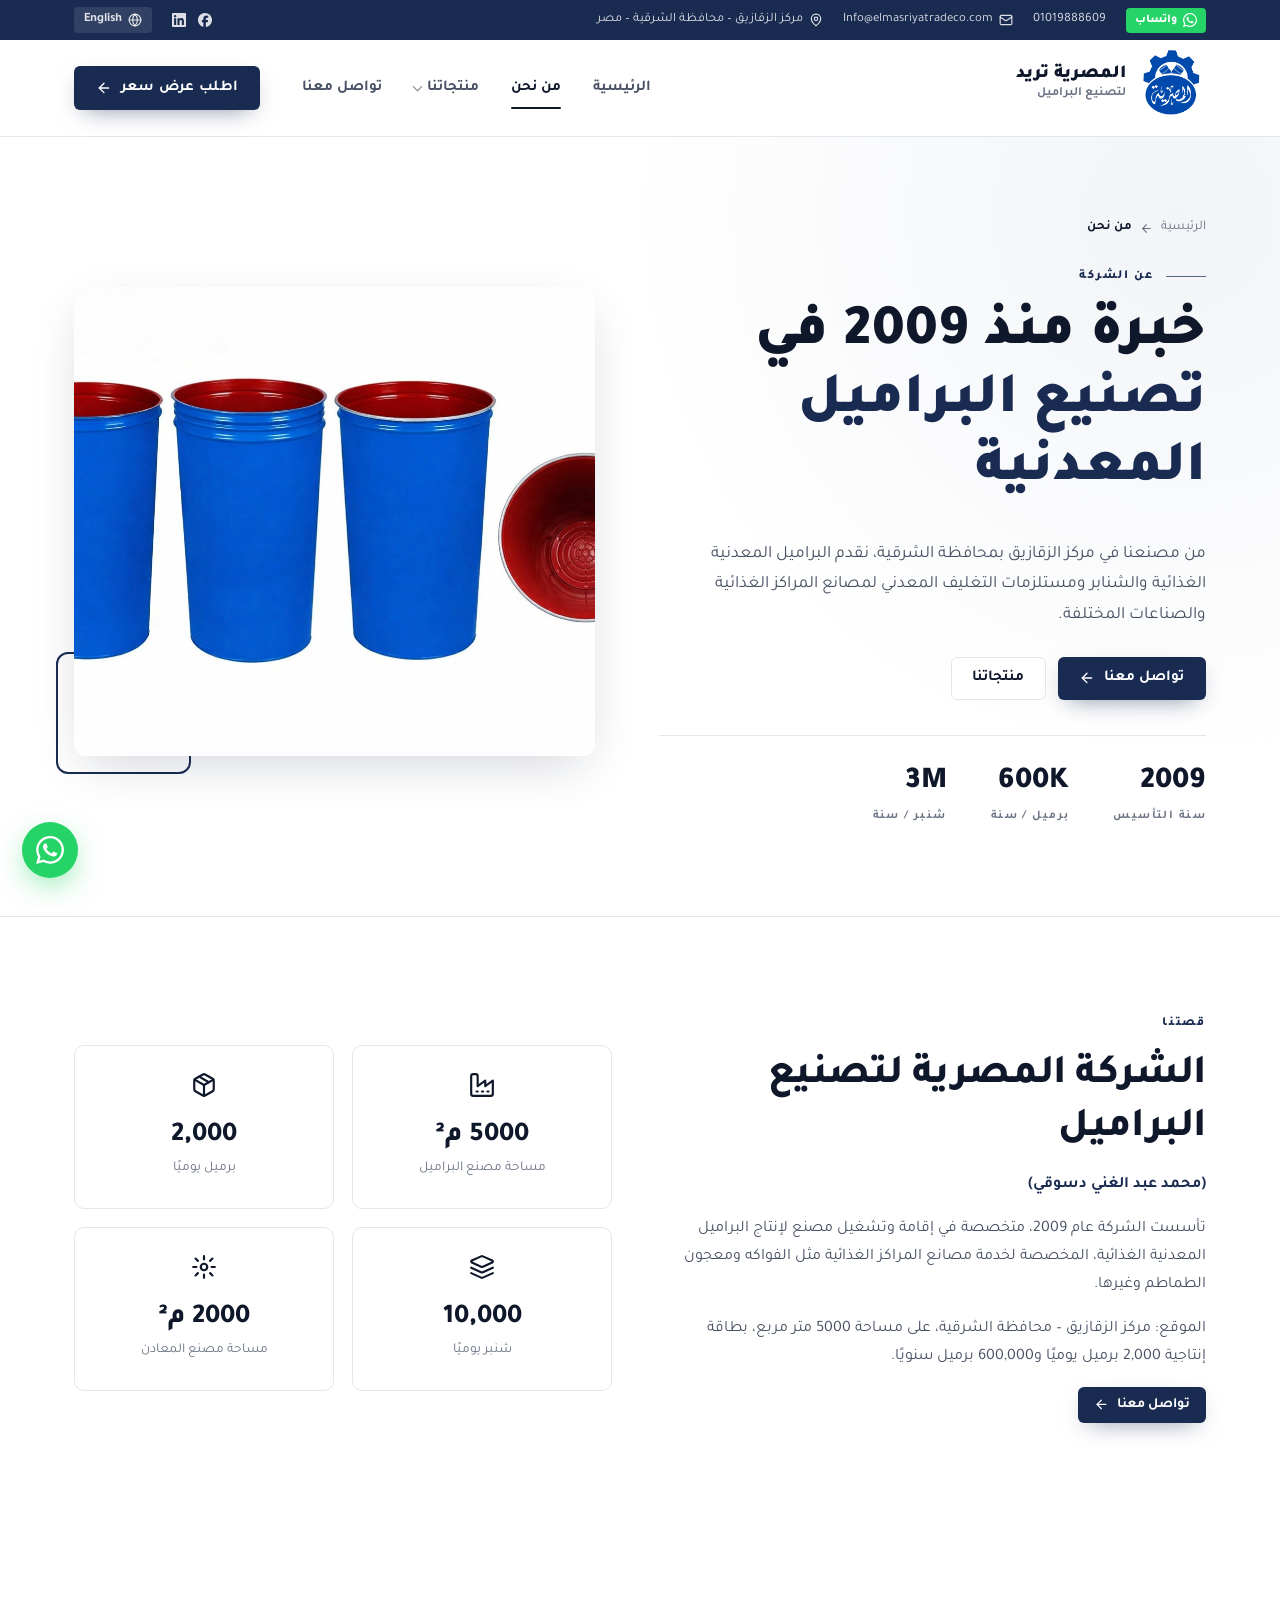
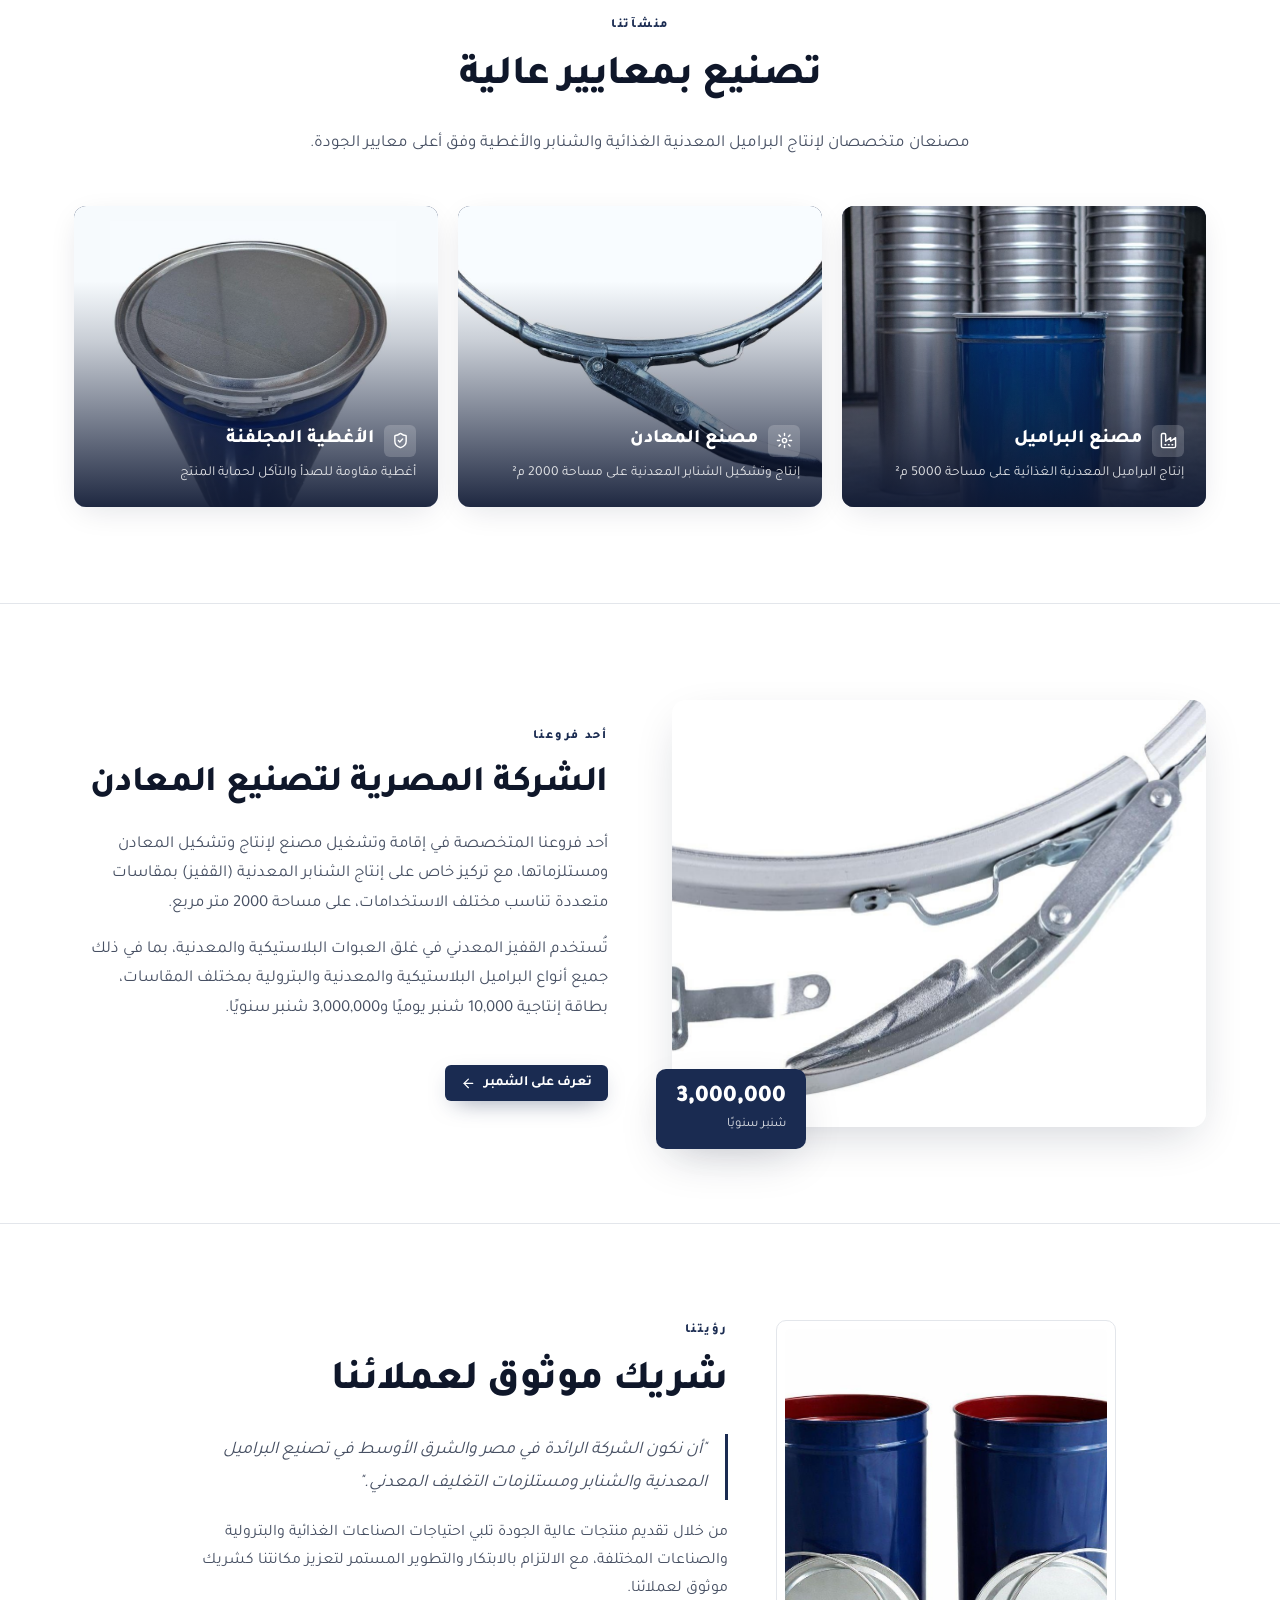
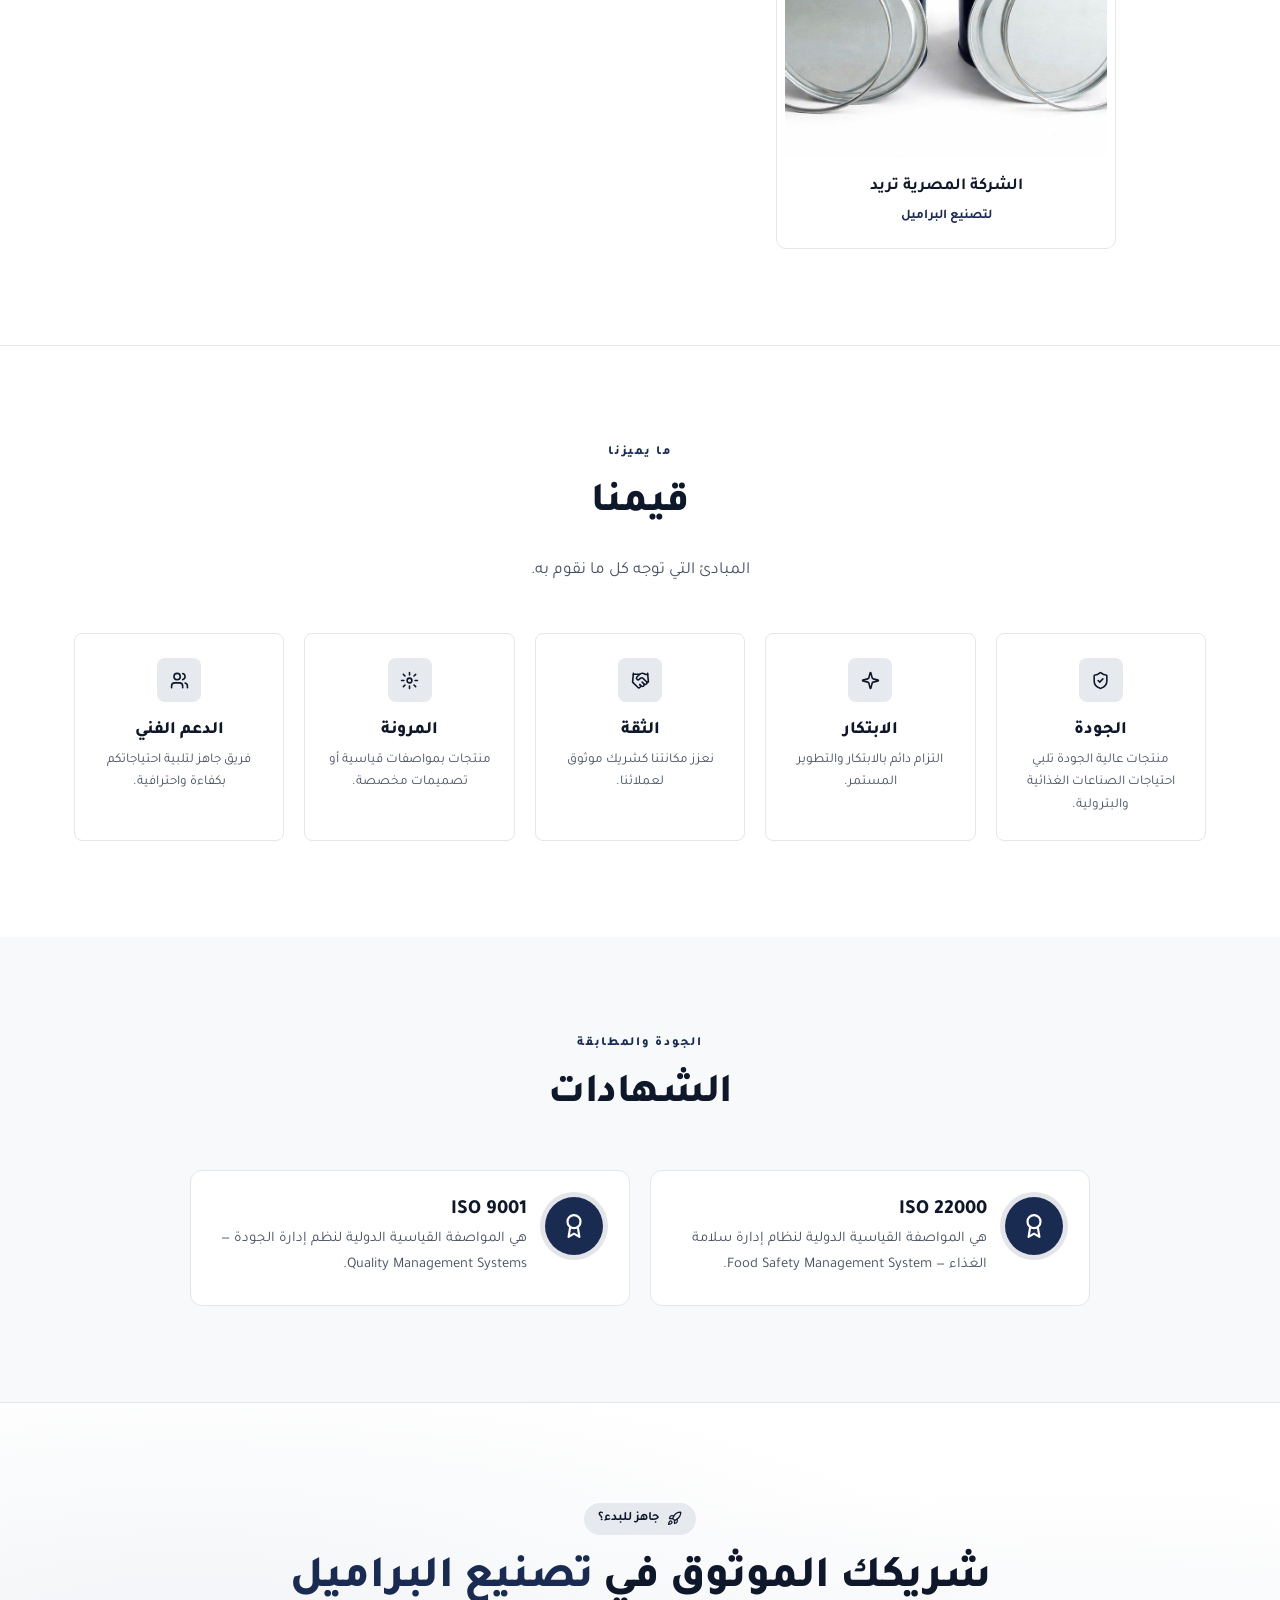
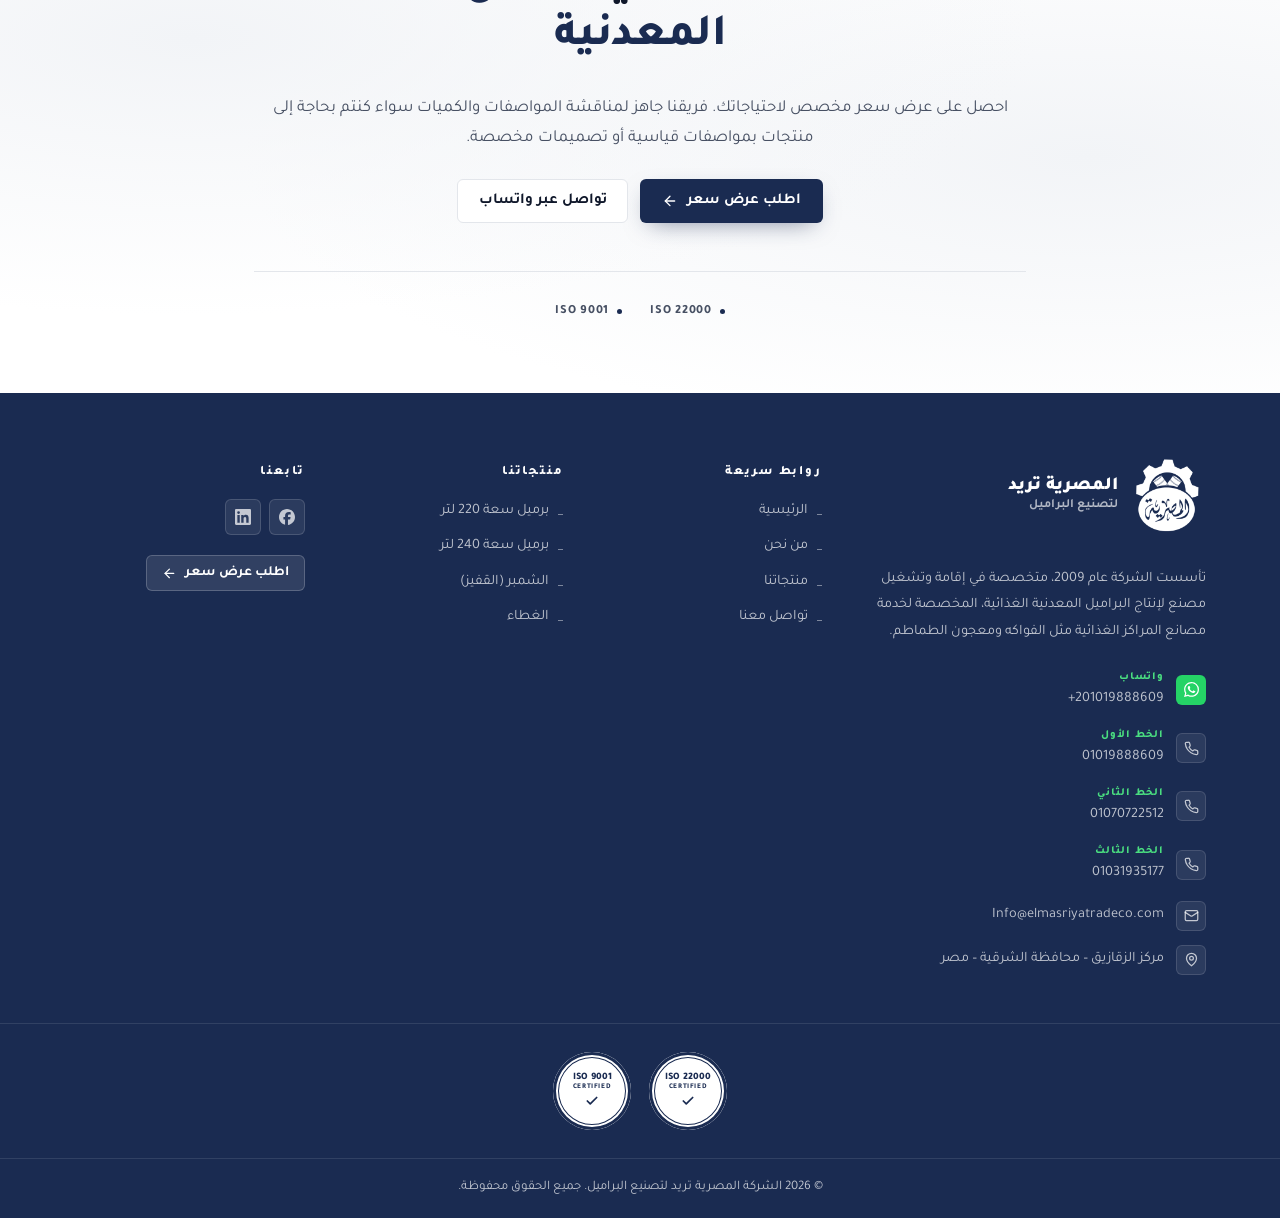
==== commit c8c1a20b: "Proofread Arabic copy and unify Tajawal typography" ====
--- a/about.before.html
+++ b/about.before.html
@@ -1,5 +1,5 @@
 <!doctype html>
-<html lang="en-US">
+<html lang="ar" dir="rtl">
 <head>
 <meta charset="UTF-8">
 <meta name="viewport" content="width=device-width, initial-scale=1">
@@ -29,7 +29,7 @@
 													<span class="tb-hide-md"><svg class="ico" viewBox="0 0 24 24" fill="none" stroke="currentColor" stroke-width="2" stroke-linecap="round" stroke-linejoin="round" aria-hidden="true"><path d="M20 10c0 6-8 12-8 12s-8-6-8-12a8 8 0 0 1 16 0Z"/><circle cx="12" cy="10" r="3"/></svg>مركز الزقازيق – محافظة الشرقية – مصر</span>
 							</div>
 			<div class="topbar-end">
-				<span class="tb-socials"><a href="https://www.facebook.com/profile.php?id=61586307887075" target="_blank" rel="noopener" aria-label="facebook"><svg class="ico" viewBox="0 0 24 24" fill="currentColor" aria-hidden="true"><path d="M9.101 23.691v-7.98H6.627v-3.667h2.474v-1.58c0-4.085 1.848-5.978 5.858-5.978.401 0 .955.042 1.468.103a8.68 8.68 0 0 1 1.141.195v3.325a8.623 8.623 0 0 0-.653-.036 26.805 26.805 0 0 0-.733-.009c-.707 0-1.259.096-1.675.309a1.686 1.686 0 0 0-.679.622c-.258.42-.374.995-.374 1.752v1.297h3.919l-.386 2.103-.287 1.564h-3.246v8.245C19.396 23.238 24 18.179 24 12.044c0-6.627-5.373-12-12-12s-12 5.373-12 12c0 5.628 3.874 10.35 9.101 11.647Z"/></svg></a><a href="https://www.linkedin.com/in/elmasriya-trade-8787613b3/" target="_blank" rel="noopener" aria-label="linkedin"><svg class="ico" viewBox="0 0 24 24" fill="currentColor" aria-hidden="true"><path d="M20.447 20.452h-3.554v-5.569c0-1.328-.027-3.037-1.852-3.037-1.853 0-2.136 1.445-2.136 2.939v5.667H9.351V9h3.414v1.561h.046c.477-.9 1.637-1.85 3.37-1.85 3.601 0 4.267 2.37 4.267 5.455v6.286zM5.337 7.433a2.062 2.062 0 0 1-2.063-2.065 2.064 2.064 0 1 1 2.063 2.065zm1.782 13.019H3.555V9h3.564v11.452zM22.225 0H1.771C.792 0 0 .774 0 1.729v20.542C0 23.227.792 24 1.771 24h20.451C23.2 24 24 23.227 24 22.271V1.729C24 .774 23.2 0 22.222 0h.003z"/></svg></a></span>
+				<span class="tb-socials"><a href="https://www.facebook.com/profile.php?id=61586307887075" target="_blank" rel="noopener" aria-label="فيسبوك"><svg class="ico" viewBox="0 0 24 24" fill="currentColor" aria-hidden="true"><path d="M9.101 23.691v-7.98H6.627v-3.667h2.474v-1.58c0-4.085 1.848-5.978 5.858-5.978.401 0 .955.042 1.468.103a8.68 8.68 0 0 1 1.141.195v3.325a8.623 8.623 0 0 0-.653-.036 26.805 26.805 0 0 0-.733-.009c-.707 0-1.259.096-1.675.309a1.686 1.686 0 0 0-.679.622c-.258.42-.374.995-.374 1.752v1.297h3.919l-.386 2.103-.287 1.564h-3.246v8.245C19.396 23.238 24 18.179 24 12.044c0-6.627-5.373-12-12-12s-12 5.373-12 12c0 5.628 3.874 10.35 9.101 11.647Z"/></svg></a><a href="https://www.linkedin.com/in/elmasriya-trade-8787613b3/" target="_blank" rel="noopener" aria-label="لينكد إن"><svg class="ico" viewBox="0 0 24 24" fill="currentColor" aria-hidden="true"><path d="M20.447 20.452h-3.554v-5.569c0-1.328-.027-3.037-1.852-3.037-1.853 0-2.136 1.445-2.136 2.939v5.667H9.351V9h3.414v1.561h.046c.477-.9 1.637-1.85 3.37-1.85 3.601 0 4.267 2.37 4.267 5.455v6.286zM5.337 7.433a2.062 2.062 0 0 1-2.063-2.065 2.064 2.064 0 1 1 2.063 2.065zm1.782 13.019H3.555V9h3.564v11.452zM22.225 0H1.771C.792 0 0 .774 0 1.729v20.542C0 23.227.792 24 1.771 24h20.451C23.2 24 24 23.227 24 22.271V1.729C24 .774 23.2 0 22.222 0h.003z"/></svg></a></span>
 									<a class="tb-lang" href="#"><svg class="ico" viewBox="0 0 24 24" fill="none" stroke="currentColor" stroke-width="2" stroke-linecap="round" stroke-linejoin="round" aria-hidden="true"><circle cx="12" cy="12" r="10"/><path d="M12 2a14.5 14.5 0 0 0 0 20 14.5 14.5 0 0 0 0-20"/><path d="M2 12h20"/></svg>English</a>
 							</div>
 		</div>
@@ -66,8 +66,8 @@
 <section class="page-hero-split">
 	<div class="container phs-grid">
 		<div class="phs-text reveal">
-			<nav class="breadcrumb" aria-label="breadcrumb"><a href="index.html">الرئيسية</a><svg class="ico" viewBox="0 0 24 24" fill="none" stroke="currentColor" stroke-width="2" stroke-linecap="round" stroke-linejoin="round" aria-hidden="true"><path d="m12 19-7-7 7-7"/><path d="M19 12H5"/></svg><span>من نحن</span></nav>			<p class="eyebrow line">عن الشركة</p>			<h1>خبرة منذ 2009 في <span class="hl">تصنيع البراميل المعدنية</span></h1>
-			<p class="lead">من مصنعنا في مركز الزقازيق بمحافظة الشرقية، نقدم البراميل المعدنية الغذائية والشنابر ومستلزمات التغليف المعدني لمصانع المركزات الغذائية والصناعات المختلفة.</p>
+			<nav class="breadcrumb" aria-label="مسار التنقل"><a href="index.html">الرئيسية</a><svg class="ico" viewBox="0 0 24 24" fill="none" stroke="currentColor" stroke-width="2" stroke-linecap="round" stroke-linejoin="round" aria-hidden="true"><path d="m12 19-7-7 7-7"/><path d="M19 12H5"/></svg><span>من نحن</span></nav>			<p class="eyebrow line">عن الشركة</p>			<h1>خبرة منذ 2009 في <span class="hl">تصنيع البراميل المعدنية</span></h1>
+			<p class="lead">من مصنعنا في مركز الزقازيق بمحافظة الشرقية، نقدم البراميل المعدنية الغذائية والشنابر ومستلزمات التغليف المعدني لمصانع المراكز الغذائية والصناعات المختلفة.</p>
 			<div class="btn-row">
 				<a class="btn btn-primary" href="contact.html"><span>تواصل معنا</span><svg class="ico" viewBox="0 0 24 24" fill="none" stroke="currentColor" stroke-width="2" stroke-linecap="round" stroke-linejoin="round" aria-hidden="true"><path d="m12 19-7-7 7-7"/><path d="M19 12H5"/></svg></a>				<a class="btn btn-outline" href="products.html"><span>منتجاتنا</span></a>			</div>
 									<div class="inline-stats">
@@ -83,7 +83,7 @@
 	<div class="container story-grid">
 		<div class="reveal">
 			<p class="eyebrow">قصتنا</p>			<h2>الشركة المصرية لتصنيع البراميل</h2>
-			<p class="subtitle">(محمد عبد الغني دسوقي)</p>			<div class="prose"><p>تأسست الشركة عام 2009، متخصصة في إقامة وتشغيل مصنع لإنتاج البراميل المعدنية الغذائية، المخصصة لخدمة مصانع المركزات الغذائية مثل: (الفواكه – معجون الطماطم – وغيرها).</p>
+			<p class="subtitle">(محمد عبد الغني دسوقي)</p>			<div class="prose"><p>تأسست الشركة عام 2009، متخصصة في إقامة وتشغيل مصنع لإنتاج البراميل المعدنية الغذائية، المخصصة لخدمة مصانع المراكز الغذائية مثل الفواكه ومعجون الطماطم وغيرها.</p>
 <p>الموقع: مركز الزقازيق – محافظة الشرقية، على مساحة 5000 متر مربع، بطاقة إنتاجية 2,000 برميل يوميًا و600,000 برميل سنويًا.</p>
 </div>
 			<a class="btn btn-primary btn-sm" href="contact.html"><span>تواصل معنا</span><svg class="ico" viewBox="0 0 24 24" fill="none" stroke="currentColor" stroke-width="2" stroke-linecap="round" stroke-linejoin="round" aria-hidden="true"><path d="m12 19-7-7 7-7"/><path d="M19 12H5"/></svg></a>		</div>
@@ -217,7 +217,7 @@
 <footer class="site-footer">
 	<div class="container footer-grid">
 		<div class="footer-brand">
-			<a class="brand" href="index.html"><img src="assets/img/logo-white.png" alt="المصرية تريد" class="brand-logo"><span class="brand-text"><strong>المصرية تريد</strong><small>لتصنيع البراميل</small></span></a>			<p>تأسست الشركة عام 2009، متخصصة في إقامة وتشغيل مصنع لإنتاج البراميل المعدنية الغذائية، المخصصة لخدمة مصانع المركزات الغذائية مثل الفواكه ومعجون الطماطم.</p>
+			<a class="brand" href="index.html"><img src="assets/img/logo-white.png" alt="المصرية تريد" class="brand-logo"><span class="brand-text"><strong>المصرية تريد</strong><small>لتصنيع البراميل</small></span></a>			<p>تأسست الشركة عام 2009، متخصصة في إقامة وتشغيل مصنع لإنتاج البراميل المعدنية الغذائية، المخصصة لخدمة مصانع المراكز الغذائية مثل الفواكه ومعجون الطماطم.</p>
 			<ul class="footer-contacts">
 								<li><span class="fc-ico is-green"><svg class="ico" viewBox="0 0 24 24" fill="currentColor" aria-hidden="true"><path d="M17.472 14.382c-.297-.149-1.758-.867-2.03-.967-.273-.099-.471-.148-.67.15-.197.297-.767.966-.94 1.164-.173.199-.347.223-.644.075-.297-.15-1.255-.463-2.39-1.475-.883-.788-1.48-1.761-1.653-2.059-.173-.297-.018-.458.13-.606.134-.133.298-.347.446-.52.149-.174.198-.298.298-.497.099-.198.05-.371-.025-.52-.075-.149-.669-1.612-.916-2.207-.242-.579-.487-.5-.669-.51-.173-.008-.371-.01-.57-.01-.198 0-.52.074-.792.372-.272.297-1.04 1.016-1.04 2.479 0 1.462 1.065 2.875 1.213 3.074.149.198 2.096 3.2 5.077 4.487.709.306 1.262.489 1.694.625.712.227 1.36.195 1.871.118.571-.085 1.758-.719 2.006-1.413.248-.694.248-1.289.173-1.413-.074-.124-.272-.198-.57-.347m-5.421 7.403h-.004a9.87 9.87 0 0 1-5.031-1.378l-.361-.214-3.741.982.998-3.648-.235-.374a9.86 9.86 0 0 1-1.51-5.26c.001-5.45 4.436-9.884 9.888-9.884 2.64 0 5.122 1.03 6.988 2.898a9.825 9.825 0 0 1 2.893 6.994c-.003 5.45-4.437 9.884-9.885 9.884m8.413-18.297A11.815 11.815 0 0 0 12.05 0C5.495 0 .16 5.335.157 11.892c0 2.096.547 4.142 1.588 5.945L.057 24l6.305-1.654a11.882 11.882 0 0 0 5.683 1.448h.005c6.554 0 11.89-5.335 11.893-11.893a11.821 11.821 0 0 0-3.48-8.413Z"/></svg></span><div><small>واتساب</small><a href="https://wa.me/201019888609" target="_blank" rel="noopener" dir="ltr">+201019888609</a></div></li>
 																	<li><span class="fc-ico"><svg class="ico" viewBox="0 0 24 24" fill="none" stroke="currentColor" stroke-width="2" stroke-linecap="round" stroke-linejoin="round" aria-hidden="true"><path d="M22 16.92v3a2 2 0 0 1-2.18 2 19.79 19.79 0 0 1-8.63-3.07 19.5 19.5 0 0 1-6-6 19.79 19.79 0 0 1-3.07-8.67A2 2 0 0 1 4.11 2h3a2 2 0 0 1 2 1.72 12.84 12.84 0 0 0 .7 2.81 2 2 0 0 1-.45 2.11L8.09 9.91a16 16 0 0 0 6 6l1.27-1.27a2 2 0 0 1 2.11-.45 12.84 12.84 0 0 0 2.81.7A2 2 0 0 1 22 16.92z"/></svg></span><div><small>الخط الأول</small><a href="tel:01019888609" dir="ltr">01019888609</a></div></li>
@@ -248,7 +248,7 @@
 
 		<div class="footer-col">
 			<h4>تابعنا</h4>
-			<div class="footer-socials"><a href="https://www.facebook.com/profile.php?id=61586307887075" target="_blank" rel="noopener" aria-label="facebook"><svg class="ico" viewBox="0 0 24 24" fill="currentColor" aria-hidden="true"><path d="M9.101 23.691v-7.98H6.627v-3.667h2.474v-1.58c0-4.085 1.848-5.978 5.858-5.978.401 0 .955.042 1.468.103a8.68 8.68 0 0 1 1.141.195v3.325a8.623 8.623 0 0 0-.653-.036 26.805 26.805 0 0 0-.733-.009c-.707 0-1.259.096-1.675.309a1.686 1.686 0 0 0-.679.622c-.258.42-.374.995-.374 1.752v1.297h3.919l-.386 2.103-.287 1.564h-3.246v8.245C19.396 23.238 24 18.179 24 12.044c0-6.627-5.373-12-12-12s-12 5.373-12 12c0 5.628 3.874 10.35 9.101 11.647Z"/></svg></a><a href="https://www.linkedin.com/in/elmasriya-trade-8787613b3/" target="_blank" rel="noopener" aria-label="linkedin"><svg class="ico" viewBox="0 0 24 24" fill="currentColor" aria-hidden="true"><path d="M20.447 20.452h-3.554v-5.569c0-1.328-.027-3.037-1.852-3.037-1.853 0-2.136 1.445-2.136 2.939v5.667H9.351V9h3.414v1.561h.046c.477-.9 1.637-1.85 3.37-1.85 3.601 0 4.267 2.37 4.267 5.455v6.286zM5.337 7.433a2.062 2.062 0 0 1-2.063-2.065 2.064 2.064 0 1 1 2.063 2.065zm1.782 13.019H3.555V9h3.564v11.452zM22.225 0H1.771C.792 0 0 .774 0 1.729v20.542C0 23.227.792 24 1.771 24h20.451C23.2 24 24 23.227 24 22.271V1.729C24 .774 23.2 0 22.222 0h.003z"/></svg></a></div>
+			<div class="footer-socials"><a href="https://www.facebook.com/profile.php?id=61586307887075" target="_blank" rel="noopener" aria-label="فيسبوك"><svg class="ico" viewBox="0 0 24 24" fill="currentColor" aria-hidden="true"><path d="M9.101 23.691v-7.98H6.627v-3.667h2.474v-1.58c0-4.085 1.848-5.978 5.858-5.978.401 0 .955.042 1.468.103a8.68 8.68 0 0 1 1.141.195v3.325a8.623 8.623 0 0 0-.653-.036 26.805 26.805 0 0 0-.733-.009c-.707 0-1.259.096-1.675.309a1.686 1.686 0 0 0-.679.622c-.258.42-.374.995-.374 1.752v1.297h3.919l-.386 2.103-.287 1.564h-3.246v8.245C19.396 23.238 24 18.179 24 12.044c0-6.627-5.373-12-12-12s-12 5.373-12 12c0 5.628 3.874 10.35 9.101 11.647Z"/></svg></a><a href="https://www.linkedin.com/in/elmasriya-trade-8787613b3/" target="_blank" rel="noopener" aria-label="لينكد إن"><svg class="ico" viewBox="0 0 24 24" fill="currentColor" aria-hidden="true"><path d="M20.447 20.452h-3.554v-5.569c0-1.328-.027-3.037-1.852-3.037-1.853 0-2.136 1.445-2.136 2.939v5.667H9.351V9h3.414v1.561h.046c.477-.9 1.637-1.85 3.37-1.85 3.601 0 4.267 2.37 4.267 5.455v6.286zM5.337 7.433a2.062 2.062 0 0 1-2.063-2.065 2.064 2.064 0 1 1 2.063 2.065zm1.782 13.019H3.555V9h3.564v11.452zM22.225 0H1.771C.792 0 0 .774 0 1.729v20.542C0 23.227.792 24 1.771 24h20.451C23.2 24 24 23.227 24 22.271V1.729C24 .774 23.2 0 22.222 0h.003z"/></svg></a></div>
 						<a class="btn btn-light btn-sm" href="contact.html"><span>اطلب عرض سعر</span><svg class="ico" viewBox="0 0 24 24" fill="none" stroke="currentColor" stroke-width="2" stroke-linecap="round" stroke-linejoin="round" aria-hidden="true"><path d="m12 19-7-7 7-7"/><path d="M19 12H5"/></svg></a>		</div>
 	</div>
 
--- a/assets/css/main.css
+++ b/assets/css/main.css
@@ -48,7 +48,7 @@
 .h3 { font-size: 1.35rem; }
 p { margin: 0 0 1em; }
 ul { margin: 0; padding: 0; list-style: none; }
-button, input, select, textarea { font: inherit; color: inherit; }
+button, input, select, textarea, optgroup, option { font: inherit; color: inherit; }
 .ico { width: 1em; height: 1em; flex: none; }
 .container { width: 100%; max-width: var(--container); margin-inline: auto; padding-inline: 24px; }
 .skip-link { position: absolute; inset-inline-start: -9999px; top: 8px; z-index: 999; background: var(--primary); color: #fff; padding: 8px 14px; border-radius: 6px; }
@@ -576,7 +576,10 @@
 
 @media (max-width: 960px) {
 	.section { padding: 72px 0; }
+	.header-actions { margin-inline-start: auto; }
 	.nav-toggle { display: inline-flex; }
+	/* Keep the entire header stacking context above the page backdrop. */
+	.nav-open .site-top { z-index: 80; }
 	.main-nav {
 		position: fixed; top: 0; bottom: 0; inset-inline-end: 0; width: min(340px, 86vw); background: #fff; z-index: 80;
 		padding: 90px 24px 30px; overflow-y: auto; box-shadow: var(--shadow-lg);
